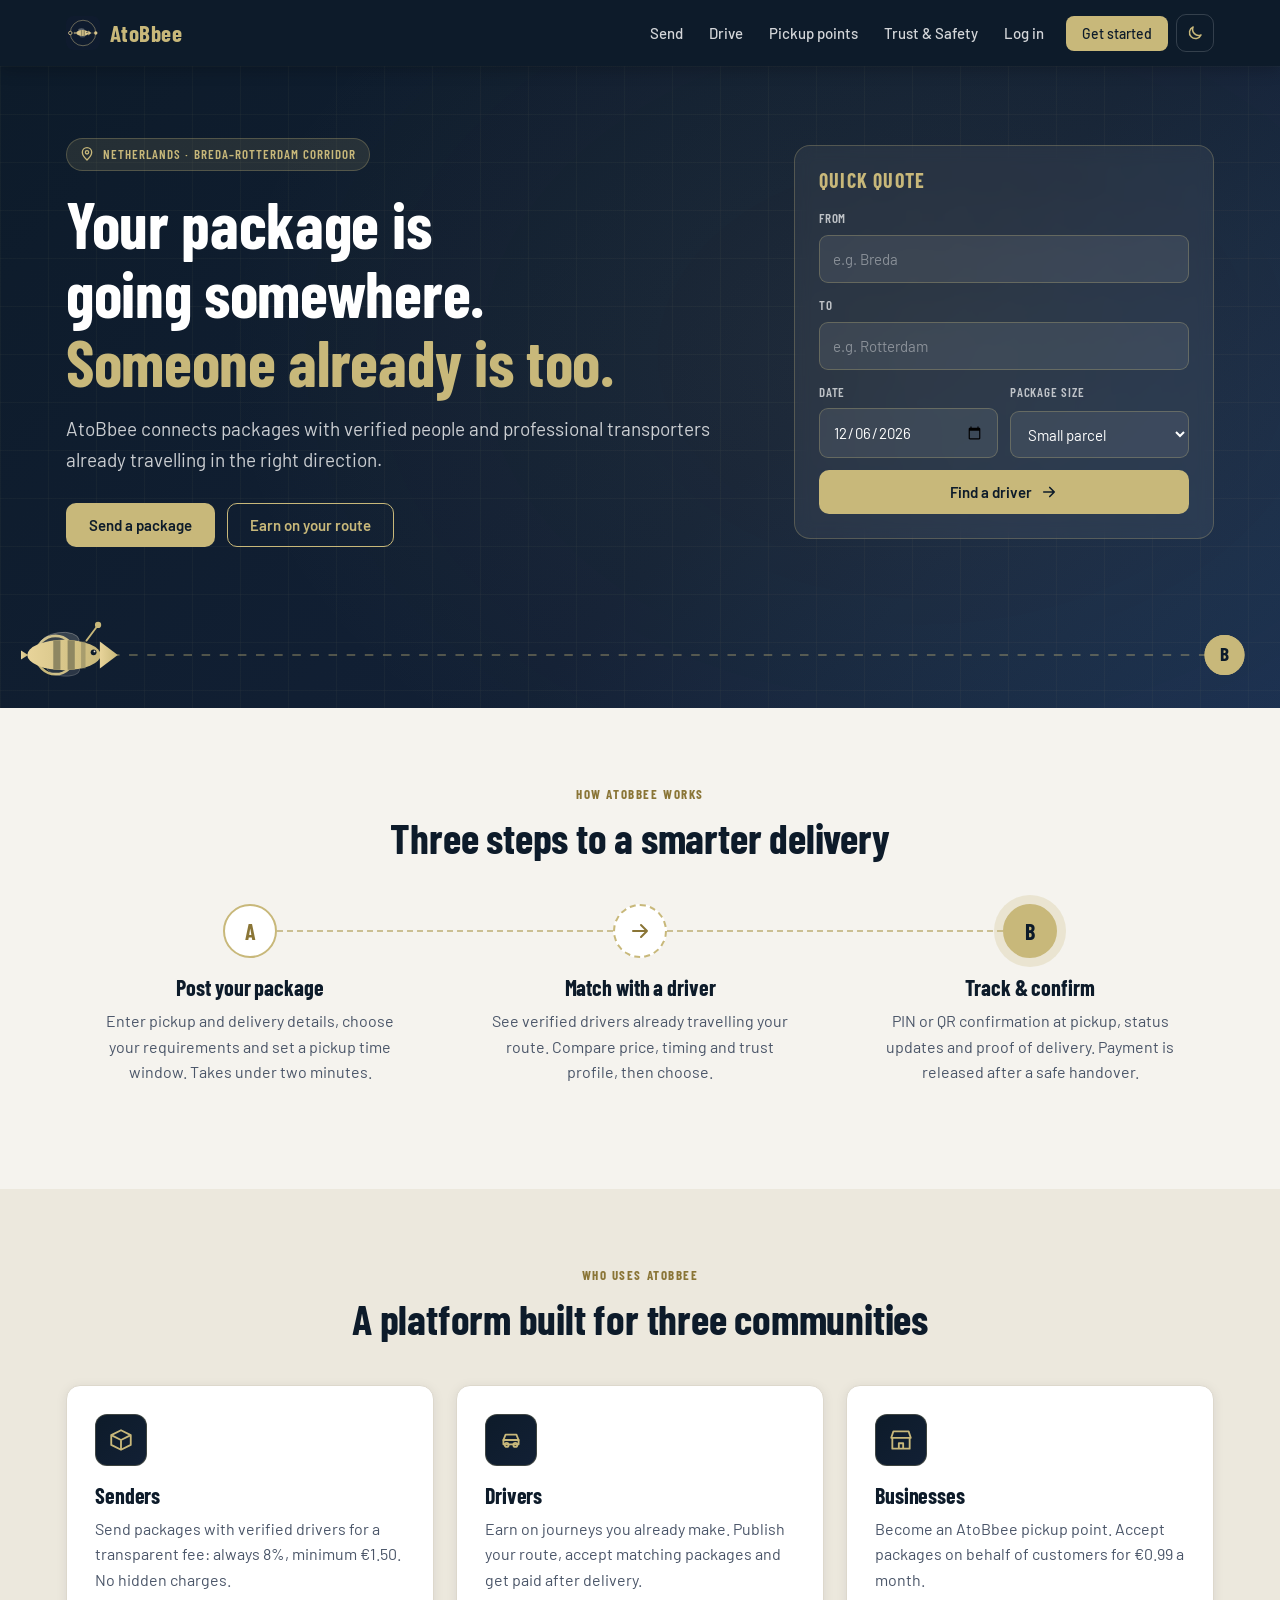
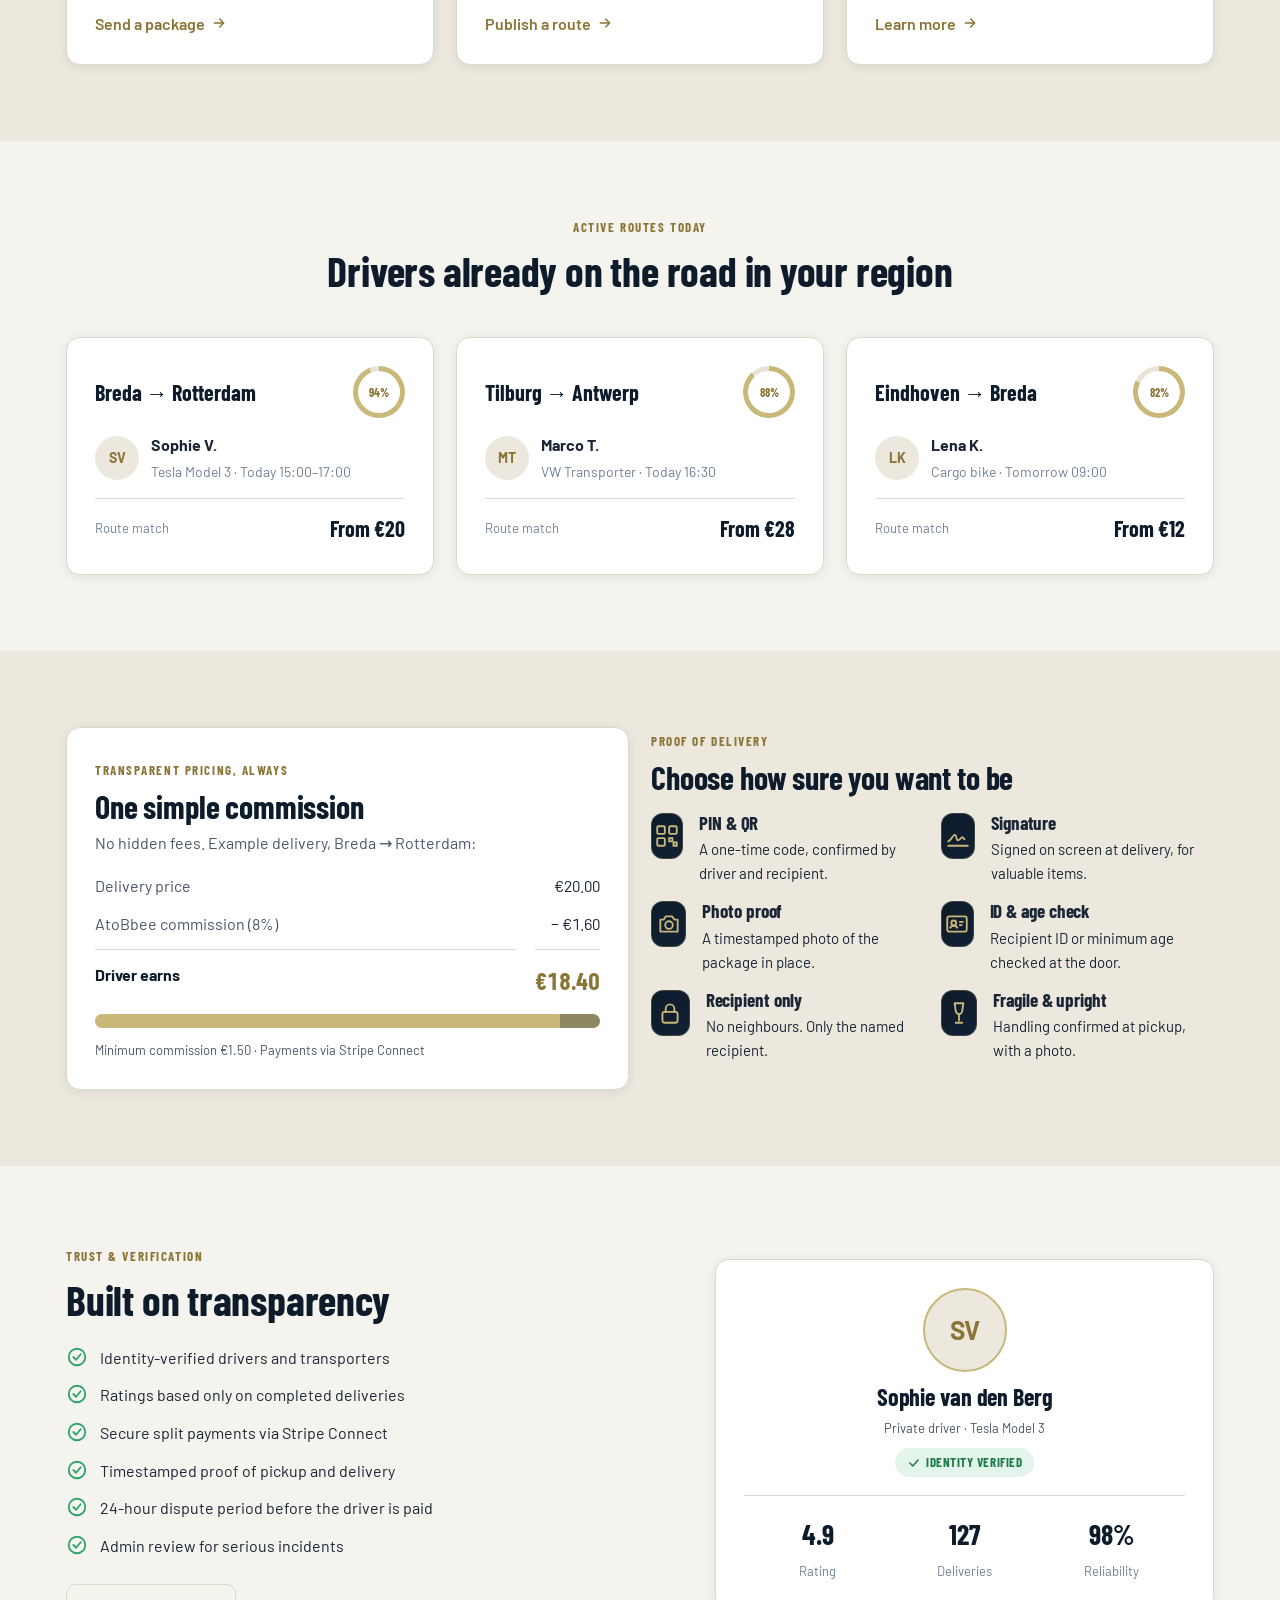
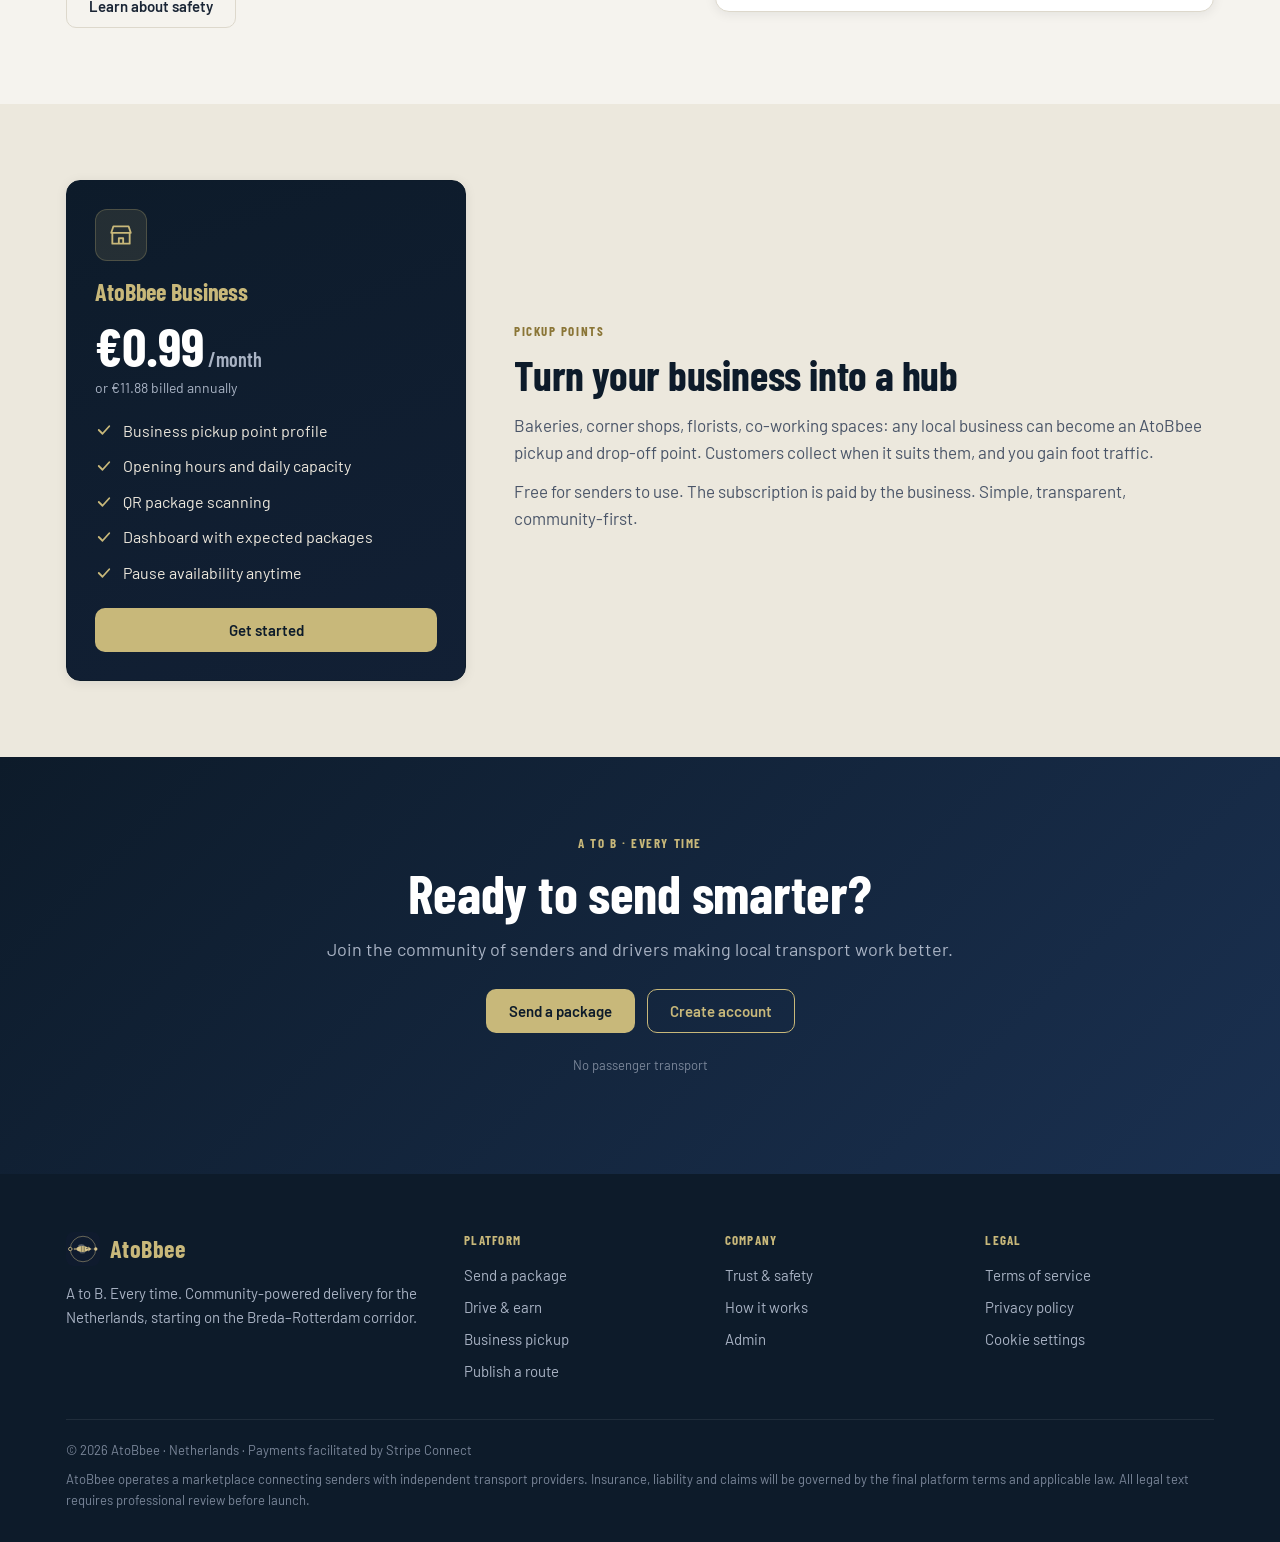
==== website/index.html @ bdc50adc "Add real website base; light/dark mode; softer stat icons website/: the post-teaser site built from " ====
<!doctype html>
<html lang="en">
<head>
<meta charset="utf-8">
<meta name="viewport" content="width=device-width, initial-scale=1, viewport-fit=cover">
<meta name="theme-color" content="#0D1B2A">
<title>AtoBbee · Community-powered delivery</title>
<meta name="description" content="AtoBbee connects packages with verified people and professional transporters already travelling in the right direction. Breda–Rotterdam first.">
<link rel="icon" href="assets/logo-mark.svg" type="image/svg+xml">
<link rel="preconnect" href="https://fonts.googleapis.com">
<link rel="preconnect" href="https://fonts.gstatic.com" crossorigin>
<link href="https://fonts.googleapis.com/css2?family=Barlow+Condensed:wght@500;600;700&family=Barlow:wght@400;500;600;700&display=swap" rel="stylesheet">
<style>
  /* AtoBbee design system: light ivory pages, navy bands, muted gold, Barlow (see brand/brand-guide.md) */
  :root{
    --navy:#0D1B2A; --navy-2:#122035; --navy-3:#1a3050; --navy-4:#24395a;
    --ivory:#f5f3ee; --ivory-2:#ece8dd; --white:#ffffff;
    --gold:#C8B87A; --gold-hi:#E8D49A; --gold-ink:#8a7536; --gold-soft:#f4ecd2;
    --text:#1a2535; --text-mid:#4a5568; --text-soft:#718096;
    --border:#ddd8cc; --on-navy:#ece7dc; --on-navy-mid:#a9b3c4;
    --ok:#2FA36B; --ok-bg:#e3f5ea;
    --shadow:0 2px 12px rgba(13,27,42,.08); --shadow-lg:0 10px 34px rgba(13,27,42,.14);
    --font:"Barlow",system-ui,-apple-system,"Segoe UI",sans-serif;
    --cond:"Barlow Condensed","Arial Narrow",sans-serif;
    color-scheme:light;
  }
  *{box-sizing:border-box}
  [hidden]{display:none!important}
  html{scroll-behavior:smooth}
  body{margin:0;background:var(--ivory);color:var(--text);font:400 16px/1.6 var(--font)}
  a{color:inherit}
  :focus-visible{outline:2px solid var(--gold);outline-offset:3px;border-radius:6px}
  h1,h2,h3{font-family:var(--cond);font-weight:700;line-height:1.08;margin:0;letter-spacing:-.005em;text-wrap:balance}
  p{margin:0}
  .wrap{max-width:1180px;margin:0 auto;padding-left:max(16px,env(safe-area-inset-left,0px));padding-right:max(16px,env(safe-area-inset-right,0px))}
  .caps{font-family:var(--cond);font-weight:700;font-size:13px;letter-spacing:.12em;text-transform:uppercase;color:var(--gold-ink)}
  .navy .caps{color:var(--gold)}
  .tnum{font-variant-numeric:tabular-nums}
  svg.i{width:24px;height:24px;flex:none}

  /* Buttons */
  .btn{display:inline-flex;align-items:center;justify-content:center;gap:8px;padding:12px 22px;border-radius:10px;border:1.5px solid transparent;background:var(--gold);color:var(--navy);font:600 15px var(--font);text-decoration:none;cursor:pointer;transition:background .15s,transform .15s}
  .btn:hover{background:var(--gold-hi);transform:translateY(-1px)}
  .btn.outline{background:transparent;border-color:var(--gold);color:var(--gold)}
  .btn.outline:hover{background:var(--gold);color:var(--navy)}
  .btn.ghost{background:transparent;border-color:var(--border);color:var(--text)}
  .btn.ghost:hover{border-color:var(--gold-ink);color:var(--gold-ink)}
  .btn.sm{padding:8px 15px;font-size:14px}
  .btn.block{width:100%}
  .link{display:inline-flex;align-items:center;gap:6px;font-weight:600;color:var(--gold-ink);text-decoration:none}
  .link svg{width:16px;height:16px;transition:transform .2s}
  .link:hover svg{transform:translateX(3px)}

  /* Nav */
  .nav{position:sticky;top:env(safe-area-inset-top,0px);z-index:20;background:var(--navy);box-shadow:0 2px 16px rgba(0,0,0,.25)}
  body::before{content:"";position:fixed;inset:0 0 auto;height:env(safe-area-inset-top,0px);z-index:30;background:var(--navy)}
  .nav .wrap{display:flex;align-items:center;gap:8px;height:66px}
  .brand{display:flex;align-items:center;gap:10px;text-decoration:none;margin-right:auto}
  .brand img{width:34px;height:34px}
  .brand span{font-family:var(--cond);font-weight:700;font-size:23px;color:var(--gold);letter-spacing:.02em}
  .nav-links{display:flex;align-items:center;gap:2px}
  .nav-links a{color:rgba(255,255,255,.82);text-decoration:none;font-weight:500;font-size:15px;padding:7px 12px;border-radius:8px}
  .nav-links a:hover{background:rgba(255,255,255,.08);color:#fff}
  .nav-links .btn{margin-left:8px;color:var(--navy)}
  .menu-btn{display:none;background:none;border:0;color:#fff;padding:8px;cursor:pointer}
  .menu-btn svg{width:26px;height:26px}
  .mobile-menu{background:var(--navy-2);padding-block:8px 14px}
  .mobile-menu a{display:block;color:rgba(255,255,255,.88);text-decoration:none;padding:11px 0;font-weight:500;border-bottom:1px solid rgba(255,255,255,.06)}
  .mobile-menu .btn{margin-top:12px;color:var(--navy)}
  @media (max-width:900px){.nav-links{display:none}.menu-btn{display:block}}

  /* Hero */
  .hero{position:relative;overflow:hidden;color:var(--on-navy);padding-block:72px 0;
    background:radial-gradient(ellipse 55% 80% at 72% 45%,rgba(200,184,122,.08),transparent),
      linear-gradient(rgba(200,184,122,.045) 1px,transparent 1px) 0 0/48px 48px,
      linear-gradient(90deg,rgba(200,184,122,.045) 1px,transparent 1px) 0 0/48px 48px,
      linear-gradient(135deg,#0D1B2A 0%,#122035 60%,#1a3050 100%)}
  .hero-grid{display:grid;grid-template-columns:minmax(0,1.1fr) 420px;gap:48px;align-items:center}
  .tag{display:inline-flex;align-items:center;gap:8px;padding:5px 12px;border-radius:999px;background:rgba(200,184,122,.12);border:1px solid rgba(200,184,122,.28);font-family:var(--cond);font-weight:600;font-size:13px;letter-spacing:.08em;text-transform:uppercase;color:var(--gold);margin-bottom:18px}
  .tag svg{width:16px;height:16px}
  .hero h1{font-size:clamp(40px,5.4vw,64px);color:#fff;margin-bottom:18px}
  .hero h1 em{font-style:normal;color:var(--gold);display:block}
  .hero .lead{font-size:clamp(17px,1.6vw,19px);color:rgba(255,255,255,.78);max-width:34em;margin-bottom:28px}
  .hero .row{display:flex;gap:12px;flex-wrap:wrap}
  .quote{background:rgba(255,255,255,.06);border:1px solid rgba(200,184,122,.28);border-radius:16px;padding:24px;backdrop-filter:blur(8px);-webkit-backdrop-filter:blur(8px)}
  .quote h2{font-size:20px;color:var(--gold);text-transform:uppercase;letter-spacing:.06em;margin-bottom:16px}
  .quote .grid2{display:grid;grid-template-columns:1fr 1fr;gap:12px}
  .f{display:grid;gap:6px;margin-bottom:12px}
  .f label{font-family:var(--cond);font-weight:600;font-size:13px;letter-spacing:.06em;text-transform:uppercase;color:rgba(255,255,255,.7)}
  .f input,.f select{width:100%;padding:11px 13px;border-radius:9px;border:1.5px solid rgba(200,184,122,.3);background:rgba(255,255,255,.08);color:#fff;font:inherit;font-size:15px}
  .f input::placeholder{color:rgba(255,255,255,.4)}
  .f select option{color:var(--text)}
  .f input:focus,.f select:focus{outline:none;border-color:var(--gold);box-shadow:0 0 0 3px rgba(200,184,122,.2)}
  /* Bee flight along the bottom of the hero */
  .flight{display:block;width:100%;height:auto;margin-top:44px}
  .flight .road{stroke:var(--gold);stroke-opacity:.35;stroke-width:2;stroke-dasharray:8 9}
  .flight .trail{stroke:var(--gold);stroke-width:3;stroke-linecap:round;stroke-dasharray:1060;stroke-dashoffset:1060;animation:trail 7s cubic-bezier(.55,.05,.35,1) infinite}
  .flight .bee{animation:fly 7s cubic-bezier(.55,.05,.35,1) infinite}
  .flight .bob{animation:bob .5s ease-in-out infinite alternate}
  .flight .pulse{fill:none;stroke:var(--gold);stroke-width:1.5;transform-box:fill-box;transform-origin:center;animation:pulse 2.6s ease-out infinite}
  .flight .pulse.p2{animation-delay:1.3s}
  @keyframes trail{0%{stroke-dashoffset:1060}72%,100%{stroke-dashoffset:0}}
  @keyframes fly{0%{transform:translateX(0)}72%,100%{transform:translateX(1060px)}}
  @keyframes bob{from{transform:translateY(-3px)}to{transform:translateY(3px)}}
  @keyframes pulse{from{transform:scale(1);opacity:.7}to{transform:scale(2.6);opacity:0}}

  /* Sections */
  .section{padding-block:76px}
  .section.alt{background:var(--ivory-2)}
  .head{text-align:center;margin:0 auto 44px;max-width:640px}
  .head .caps{display:block;margin-bottom:10px}
  .head h2{font-size:clamp(30px,3.6vw,42px);color:var(--navy);margin-bottom:10px}
  .head p{color:var(--text-mid);font-size:17px}
  .grid3{display:grid;grid-template-columns:repeat(3,minmax(0,1fr));gap:22px}
  .grid2{display:grid;grid-template-columns:repeat(2,minmax(0,1fr));gap:22px}
  .card{background:var(--white);border:1px solid var(--border);border-radius:14px;padding:28px;box-shadow:var(--shadow)}
  .card h3{font-size:22px;color:var(--navy);margin-bottom:8px}
  .card p{color:var(--text-mid)}
  .card.lift{transition:transform .2s,box-shadow .2s}
  .card.lift:hover{transform:translateY(-3px);box-shadow:var(--shadow-lg)}
  .icon{width:52px;height:52px;border-radius:12px;display:grid;place-items:center;background:linear-gradient(135deg,var(--navy),var(--navy-2));color:var(--gold);border:1px solid rgba(200,184,122,.25);margin-bottom:18px}
  .icon svg{width:26px;height:26px}

  /* How it works: A → B route */
  .route{position:relative}
  .route::before{content:"";position:absolute;top:26px;left:16.6%;right:16.6%;border-top:2px dashed #cbbf93}
  .route .card{position:relative;text-align:center;padding-top:0;background:transparent;border:0;box-shadow:none}
  .node{width:54px;height:54px;border-radius:50%;margin:0 auto 18px;display:grid;place-items:center;background:var(--white);border:2px solid var(--gold);color:var(--gold-ink);font-family:var(--cond);font-weight:700;font-size:22px;position:relative}
  .node svg{width:24px;height:24px}
  .node.mid{border-style:dashed}
  .node.b{background:var(--gold);color:var(--navy);box-shadow:0 0 0 9px rgba(200,184,122,.25)}

  /* Routes today */
  .rt{display:grid;gap:14px}
  .rt-head{display:flex;align-items:center;justify-content:space-between;gap:10px}
  .rt-head b{font-family:var(--cond);font-size:22px;color:var(--navy)}
  .who{display:flex;align-items:center;gap:12px}
  .av{width:44px;height:44px;border-radius:50%;background:var(--ivory-2);color:var(--gold-ink);display:grid;place-items:center;font-weight:700;font-size:14px;flex:none}
  .who b{display:block}
  .who span{font-size:14px;color:var(--text-soft)}
  .ring{--v:90;width:52px;height:52px;border-radius:50%;display:grid;place-items:center;background:conic-gradient(var(--gold) calc(var(--v)*1%),#e8e3d6 0);position:relative;flex:none}
  .ring::before{content:"";position:absolute;inset:5px;border-radius:50%;background:var(--white)}
  .ring b{position:relative;font-size:12px;font-weight:700;color:var(--gold-ink)}
  .rt-foot{display:flex;align-items:center;justify-content:space-between;border-top:1px solid var(--border);padding-top:12px}
  .rt-foot .p{font-family:var(--cond);font-size:22px;font-weight:700;color:var(--navy)}

  /* Pricing */
  .kv{display:grid;grid-template-columns:1fr auto;gap:12px 18px;margin:18px 0 14px}
  .kv dt{color:var(--text-mid)} .kv dd{margin:0;text-align:right;font-variant-numeric:tabular-nums}
  .kv .t{font-weight:700;color:var(--navy);border-top:1px solid var(--border);padding-top:12px}
  .kv dd.t{color:var(--gold-ink);font-family:var(--cond);font-size:24px}
  .split{height:14px;border-radius:999px;background:var(--ivory-2);overflow:hidden;display:flex;margin-top:8px}
  .split b{width:92%;background:var(--gold)} .split s{flex:1;background:#8e8762}
  .small{font-size:13px;color:var(--text-soft)}

  /* Proof tiles */
  .tiles{display:grid;grid-template-columns:repeat(3,minmax(0,1fr));gap:16px}
  .tile{display:flex;gap:16px;align-items:flex-start}
  .tile .icon{margin:0;width:46px;height:46px}
  .tile h3{font-size:19px;margin-bottom:4px}
  .tile p{font-size:15px}

  /* Trust band */
  .trust{display:grid;grid-template-columns:minmax(0,1.1fr) minmax(0,.9fr);gap:40px;align-items:center}
  .checks{list-style:none;padding:0;margin:22px 0 26px;display:grid;gap:12px}
  .checks li{display:flex;gap:12px;align-items:flex-start;color:var(--text)}
  .checks svg{width:22px;height:22px;color:var(--ok);flex:none;margin-top:1px}
  .profile{text-align:center}
  .profile .av{width:84px;height:84px;font-size:26px;margin:0 auto 12px;border:2px solid var(--gold)}
  .badge{display:inline-flex;align-items:center;gap:5px;padding:4px 12px;border-radius:999px;font-family:var(--cond);font-weight:700;font-size:13px;letter-spacing:.04em;text-transform:uppercase;background:var(--ok-bg);color:#1f7a49;margin:10px 0 18px}
  .badge svg{width:14px;height:14px}
  .stats{display:grid;grid-template-columns:repeat(3,1fr);border-top:1px solid var(--border);padding-top:16px}
  .stats b{display:block;font-family:var(--cond);font-size:28px;color:var(--navy)}
  .stats span{font-size:13px;color:var(--text-soft)}

  /* Business */
  .biz{display:grid;grid-template-columns:400px minmax(0,1fr);gap:48px;align-items:center}
  .plan{background:linear-gradient(160deg,var(--navy),var(--navy-2));color:var(--on-navy);border-color:var(--navy)}
  .plan h3{color:var(--gold);font-size:24px}
  .plan .price{font-family:var(--cond);font-weight:700;font-size:54px;color:#fff;line-height:1;margin:14px 0 4px}
  .plan .price small{font-size:20px;color:var(--on-navy-mid);font-weight:600}
  .plan .per{color:var(--on-navy-mid);font-size:14px;margin-bottom:18px}
  .plan ul{list-style:none;padding:0;margin:0 0 22px;display:grid;gap:10px}
  .plan li{display:flex;gap:10px;align-items:center}
  .plan li svg{width:18px;height:18px;color:var(--gold);flex:none}
  .biz-copy h2{font-size:clamp(30px,3.6vw,42px);color:var(--navy);margin:10px 0 14px}
  .biz-copy p{color:var(--text-mid);margin-bottom:12px;font-size:17px}

  /* CTA band */
  .cta{background:linear-gradient(135deg,#0D1B2A,#1a3050);color:var(--on-navy);text-align:center;padding-block:72px}
  .cta h2{font-size:clamp(34px,4.6vw,54px);color:#fff;margin-bottom:12px}
  .cta p{color:var(--on-navy-mid);font-size:18px;margin-bottom:26px}
  .cta .row{display:flex;gap:12px;justify-content:center;flex-wrap:wrap}
  .cta .note{margin-top:22px;font-size:13px;color:#7a8699}

  /* Footer */
  footer{background:var(--navy);color:var(--on-navy-mid);padding-block:56px 32px;font-size:15px}
  .foot{display:grid;grid-template-columns:1.6fr repeat(3,1fr);gap:32px}
  .foot .brand span{font-size:24px}
  .foot p{margin-top:12px;max-width:26em}
  .foot h4{font-family:var(--cond);font-weight:700;letter-spacing:.1em;text-transform:uppercase;font-size:13px;color:var(--gold);margin:0 0 12px}
  .foot ul{list-style:none;padding:0;margin:0;display:grid;gap:8px}
  .foot a{text-decoration:none;color:var(--on-navy-mid)}
  .foot a:hover{color:#fff}
  .fine{border-top:1px solid rgba(255,255,255,.08);margin-top:36px;padding-top:20px;display:grid;gap:8px;font-size:13px;color:#7a8699}

  @media (max-width:980px){
    .hero-grid,.trust,.biz{grid-template-columns:1fr}
    .quote{max-width:520px}
    .grid3,.tiles{grid-template-columns:repeat(2,minmax(0,1fr))}
    .route::before{display:none}
    .foot{grid-template-columns:1fr 1fr}
  }
  @media (max-width:620px){
    .hero{padding-top:44px}
    .grid3,.grid2,.tiles,.quote .grid2{grid-template-columns:1fr}
    .section{padding-block:56px}
    .foot{grid-template-columns:1fr}
  }
  @media (prefers-reduced-motion:reduce){
    html{scroll-behavior:auto}
    *,*::before,*::after{animation:none!important;transition:none!important}
    .flight .trail{stroke-dashoffset:0}
    .flight .bee{transform:translateX(530px)}
  }
  .mode-btn{flex:none;width:38px;height:38px;border-radius:10px;display:grid;place-items:center;border:1px solid rgba(255,255,255,.16);background:transparent;color:#C8B87A;cursor:pointer;transition:border-color .15s,background .15s}
  .mode-btn:hover{border-color:#C8B87A;background:rgba(200,184,122,.1)}
  .mode-btn svg{width:18px;height:18px}
  .mode-btn .sun{display:none}
  :root[data-mode="dark"] .mode-btn .sun{display:block}
  :root[data-mode="dark"] .mode-btn .moon{display:none}
  /* ===== Dark mode ===== */
  :root[data-mode="dark"]{
    --ivory:#0D1B2A; --ivory-2:#122035; --white:#16263d;
    --text:#ece7dc; --text-mid:#a9b3c4; --text-soft:#7a8699;
    --border:rgba(236,231,220,.14); --gold-ink:#C8B87A; --gold-soft:rgba(200,184,122,.14);
    --ok-bg:rgba(143,212,168,.12); --shadow:none; --shadow-lg:0 10px 34px rgba(0,0,0,.35);
    color-scheme:dark;
  }
  [data-mode="dark"] .head h2,[data-mode="dark"] .card h2,[data-mode="dark"] .card h3,[data-mode="dark"] .rt-head b,[data-mode="dark"] .rt-foot .p,
  [data-mode="dark"] .kv .t,[data-mode="dark"] .stats b,[data-mode="dark"] .biz-copy h2,[data-mode="dark"] .section h2{color:#fff!important}
  [data-mode="dark"] .route::before{border-color:#4d5a6e}
  [data-mode="dark"] .ring{background:conic-gradient(var(--gold) calc(var(--v)*1%),#24395a 0)}
  [data-mode="dark"] .badge{color:#8fd4a8}
  [data-mode="dark"] .icon{border-color:rgba(200,184,122,.35)}
  [data-mode="dark"] .nav{box-shadow:0 1px 0 var(--border)}
  [data-mode="dark"] .plan{border-color:rgba(200,184,122,.35)}
  [data-mode="dark"] footer{border-top:1px solid var(--border)}
  .mobile-mode{display:none}
  @media (max-width:900px){.mobile-mode{display:block}}
</style>
<script>
/* Light / dark mode, remembered per visitor */
(function(){
  var K = 'atobbee-theme', root = document.documentElement, m = 'light';
  try { m = localStorage.getItem(K) || 'light'; } catch(e){}
  root.setAttribute('data-mode', m);
  document.addEventListener('click', function(e){
    var b = e.target.closest('[data-mode-toggle]'); if (!b) return;
    m = root.getAttribute('data-mode') === 'dark' ? 'light' : 'dark';
    root.setAttribute('data-mode', m);
    try { localStorage.setItem(K, m); } catch(e){}
  });
})();
</script>
</head>
<body>

<header class="nav">
  <div class="wrap">
    <a class="brand" href="index.html"><img src="assets/logo-mark.svg" alt=""><span>AtoBbee</span></a>
    <nav class="nav-links" aria-label="Main">
      <a href="app.html#send">Send</a>
      <a href="app.html#route">Drive</a>
      <a href="#pickup">Pickup points</a>
      <a href="app.html#trust">Trust &amp; Safety</a>
      <a href="app.html#login">Log in</a>
      <a class="btn sm" href="app.html#login">Get started</a>
      <button type="button" class="mode-btn" style="margin-left:6px" data-mode-toggle aria-label="Switch light or dark mode" title="Light / dark"><svg class="sun" viewBox="0 0 24 24" fill="none" stroke="currentColor" stroke-width="2" stroke-linecap="round"><circle cx="12" cy="12" r="4"/><path d="M12 2v2M12 20v2M4.9 4.9l1.4 1.4M17.7 17.7l1.4 1.4M2 12h2M20 12h2M4.9 19.1l1.4-1.4M17.7 6.3l1.4-1.4"/></svg><svg class="moon" viewBox="0 0 24 24" fill="none" stroke="currentColor" stroke-width="2" stroke-linecap="round" stroke-linejoin="round"><path d="M20 14.5A8 8 0 0 1 9.5 4a8 8 0 1 0 10.5 10.5z"/></svg></button>
    </nav>
    <span class="mobile-mode"><button type="button" class="mode-btn" data-mode-toggle aria-label="Switch light or dark mode" title="Light / dark"><svg class="sun" viewBox="0 0 24 24" fill="none" stroke="currentColor" stroke-width="2" stroke-linecap="round"><circle cx="12" cy="12" r="4"/><path d="M12 2v2M12 20v2M4.9 4.9l1.4 1.4M17.7 17.7l1.4 1.4M2 12h2M20 12h2M4.9 19.1l1.4-1.4M17.7 6.3l1.4-1.4"/></svg><svg class="moon" viewBox="0 0 24 24" fill="none" stroke="currentColor" stroke-width="2" stroke-linecap="round" stroke-linejoin="round"><path d="M20 14.5A8 8 0 0 1 9.5 4a8 8 0 1 0 10.5 10.5z"/></svg></button></span>
    <button class="menu-btn" id="menuBtn" type="button" aria-label="Open menu" aria-expanded="false" aria-controls="mobileMenu">
      <svg viewBox="0 0 24 24" fill="none" stroke="currentColor" stroke-width="2" stroke-linecap="round"><path d="M4 7h16M4 12h16M4 17h16"/></svg>
    </button>
  </div>
  <div class="mobile-menu" id="mobileMenu" hidden>
    <div class="wrap">
      <a href="app.html#send">Send a package</a>
      <a href="app.html#route">Drive &amp; earn</a>
      <a href="#pickup">Pickup points</a>
      <a href="app.html#trust">Trust &amp; Safety</a>
      <a href="app.html#login">Log in</a>
      <a class="btn block" href="app.html#login">Get started</a>
    </div>
  </div>
</header>

<main>
  <!-- Hero -->
  <section class="hero">
    <div class="wrap hero-grid">
      <div>
        <span class="tag"><svg viewBox="0 0 24 24" fill="none" stroke="currentColor" stroke-width="2" stroke-linecap="round" stroke-linejoin="round"><path d="M12 21s-7-6.2-7-11.5A7 7 0 0 1 19 9.5C19 14.8 12 21 12 21z"/><circle cx="12" cy="9.5" r="2.5"/></svg>Netherlands · Breda–Rotterdam corridor</span>
        <h1>Your package is going somewhere. <em>Someone already is too.</em></h1>
        <p class="lead">AtoBbee connects packages with verified people and professional transporters already travelling in the right direction.</p>
        <div class="row">
          <a class="btn" href="app.html#send">Send a package</a>
          <a class="btn outline" href="app.html#route">Earn on your route</a>
        </div>
      </div>

      <form class="quote" id="quote" action="app.html#matches">
        <h2>Quick quote</h2>
        <div class="f"><label for="q-from">From</label><input id="q-from" name="from" type="text" placeholder="e.g. Breda" autocomplete="off"></div>
        <div class="f"><label for="q-to">To</label><input id="q-to" name="to" type="text" placeholder="e.g. Rotterdam" autocomplete="off"></div>
        <div class="grid2">
          <div class="f"><label for="q-date">Date</label><input id="q-date" name="date" type="date"></div>
          <div class="f"><label for="q-size">Package size</label>
            <select id="q-size" name="size"><option>Envelope</option><option selected>Small parcel</option><option>Medium parcel</option><option>Large parcel</option><option>Custom</option></select></div>
        </div>
        <button class="btn block" type="submit">Find a driver
          <svg class="i" viewBox="0 0 24 24" fill="none" stroke="currentColor" stroke-width="2.2" stroke-linecap="round" stroke-linejoin="round" style="width:18px;height:18px"><path d="M5 12h14M13 6l6 6-6 6"/></svg></button>
      </form>
    </div>

    <svg class="flight" viewBox="0 0 1200 110" preserveAspectRatio="xMidYMid meet" aria-hidden="true">
      <defs><linearGradient id="bg1" x1="0" x2="1"><stop offset="0" stop-color="#E8D49A"/><stop offset="1" stop-color="#C8B87A"/></linearGradient></defs>
      <line class="road" x1="70" y1="60" x2="1130" y2="60"/>
      <line class="trail" x1="70" y1="60" x2="1130" y2="60"/>
      <circle cx="52" cy="60" r="18" fill="#0D1B2A" stroke="#C8B87A" stroke-width="2.5"/>
      <text x="52" y="66" text-anchor="middle" font-family="Barlow Condensed,Arial" font-weight="700" font-size="18" fill="#C8B87A">A</text>
      <circle class="pulse" cx="1148" cy="60" r="18"/><circle class="pulse p2" cx="1148" cy="60" r="18"/>
      <circle cx="1148" cy="60" r="18" fill="#C8B87A"/>
      <text x="1148" y="66" text-anchor="middle" font-family="Barlow Condensed,Arial" font-weight="700" font-size="18" fill="#0D1B2A">B</text>
      <g class="bee"><g class="bob"><g transform="translate(60 60) scale(.42) translate(-272 -210)">
        <ellipse cx="262" cy="182" rx="44" ry="22" fill="#ece7dc" fill-opacity=".18" stroke="#ece7dc" stroke-opacity=".3" stroke-width="2" transform="rotate(-8 262 182)"/>
        <ellipse cx="270" cy="240" rx="37" ry="17" fill="#ece7dc" fill-opacity=".12" stroke="#ece7dc" stroke-opacity=".22" stroke-width="2" transform="rotate(6 270 240)"/>
        <path d="M192 210 l-16 -10 v20 z" fill="url(#bg1)"/>
        <ellipse cx="272" cy="210" rx="82" ry="34" fill="url(#bg1)"/>
        <rect x="248" y="177" width="16" height="66" fill="#8e8762"/><rect x="280" y="177" width="16" height="66" fill="#8e8762"/><rect x="310" y="180" width="10" height="60" fill="#8e8762" fill-opacity=".6"/>
        <path d="M352 180 l40 30 -40 30 z" fill="url(#bg1)"/>
        <circle cx="338" cy="204" r="6.5" fill="#0D1B2A"/><circle cx="340" cy="202" r="2" fill="#ece7dc"/>
        <line x1="322" y1="178" x2="346" y2="146" stroke="#C8B87A" stroke-width="4" stroke-linecap="round"/><circle cx="348" cy="143" r="7" fill="#C8B87A"/>
      </g></g></g>
    </svg>
  </section>

  <!-- How it works -->
  <section class="section" id="how">
    <div class="wrap">
      <div class="head"><span class="caps">How AtoBbee works</span><h2>Three steps to a smarter delivery</h2></div>
      <div class="grid3 route">
        <div class="card"><div class="node">A</div><h3>Post your package</h3><p>Enter pickup and delivery details, choose your requirements and set a pickup time window. Takes under two minutes.</p></div>
        <div class="card"><div class="node mid"><svg viewBox="0 0 24 24" fill="none" stroke="currentColor" stroke-width="2" stroke-linecap="round" stroke-linejoin="round"><path d="M5 12h14M13 6l6 6-6 6"/></svg></div><h3>Match with a driver</h3><p>See verified drivers already travelling your route. Compare price, timing and trust profile, then choose.</p></div>
        <div class="card"><div class="node b">B</div><h3>Track &amp; confirm</h3><p>PIN or QR confirmation at pickup, status updates and proof of delivery. Payment is released after a safe handover.</p></div>
      </div>
    </div>
  </section>

  <!-- Communities -->
  <section class="section alt" id="communities">
    <div class="wrap">
      <div class="head"><span class="caps">Who uses AtoBbee</span><h2>A platform built for three communities</h2></div>
      <div class="grid3">
        <div class="card lift">
          <div class="icon"><svg viewBox="0 0 24 24" fill="none" stroke="currentColor" stroke-width="1.7" stroke-linejoin="round"><path d="M3 7.5 12 3l9 4.5v9L12 21l-9-4.5z"/><path d="M3 7.5 12 12l9-4.5M12 12v9"/></svg></div>
          <h3>Senders</h3><p>Send packages with verified drivers for a transparent fee: always 8%, minimum €1.50. No hidden charges.</p>
          <p style="margin-top:18px"><a class="link" href="app.html#send">Send a package <svg viewBox="0 0 24 24" fill="none" stroke="currentColor" stroke-width="2.2" stroke-linecap="round" stroke-linejoin="round"><path d="M5 12h14M13 6l6 6-6 6"/></svg></a></p>
        </div>
        <div class="card lift">
          <div class="icon"><svg viewBox="0 0 24 24" fill="none" stroke="currentColor" stroke-width="1.7" stroke-linecap="round" stroke-linejoin="round"><path d="M5 16h14v-4l-2-5H7l-2 5z"/><path d="M5 12h14"/><circle cx="8" cy="16.5" r="1.8"/><circle cx="16" cy="16.5" r="1.8"/></svg></div>
          <h3>Drivers</h3><p>Earn on journeys you already make. Publish your route, accept matching packages and get paid after delivery.</p>
          <p style="margin-top:18px"><a class="link" href="app.html#route">Publish a route <svg viewBox="0 0 24 24" fill="none" stroke="currentColor" stroke-width="2.2" stroke-linecap="round" stroke-linejoin="round"><path d="M5 12h14M13 6l6 6-6 6"/></svg></a></p>
        </div>
        <div class="card lift">
          <div class="icon"><svg viewBox="0 0 24 24" fill="none" stroke="currentColor" stroke-width="1.7" stroke-linejoin="round"><path d="M4 10v10h16V10"/><path d="M3 10l2-6h14l2 6z"/><path d="M10 20v-5h4v5"/></svg></div>
          <h3>Businesses</h3><p>Become an AtoBbee pickup point. Accept packages on behalf of customers for €0.99 a month.</p>
          <p style="margin-top:18px"><a class="link" href="#pickup">Learn more <svg viewBox="0 0 24 24" fill="none" stroke="currentColor" stroke-width="2.2" stroke-linecap="round" stroke-linejoin="round"><path d="M5 12h14M13 6l6 6-6 6"/></svg></a></p>
        </div>
      </div>
    </div>
  </section>

  <!-- Active routes -->
  <section class="section" id="routes">
    <div class="wrap">
      <div class="head"><span class="caps">Active routes today</span><h2>Drivers already on the road in your region</h2></div>
      <div class="grid3">
        <a class="card lift rt" href="app.html#matches" style="text-decoration:none">
          <div class="rt-head"><b>Breda → Rotterdam</b><div class="ring" style="--v:94"><b>94%</b></div></div>
          <div class="who"><div class="av">SV</div><div><b>Sophie V.</b><span>Tesla Model 3 · Today 15:00–17:00</span></div></div>
          <div class="rt-foot"><span class="small">Route match</span><span class="p">From €20</span></div>
        </a>
        <a class="card lift rt" href="app.html#matches" style="text-decoration:none">
          <div class="rt-head"><b>Tilburg → Antwerp</b><div class="ring" style="--v:88"><b>88%</b></div></div>
          <div class="who"><div class="av">MT</div><div><b>Marco T.</b><span>VW Transporter · Today 16:30</span></div></div>
          <div class="rt-foot"><span class="small">Route match</span><span class="p">From €28</span></div>
        </a>
        <a class="card lift rt" href="app.html#matches" style="text-decoration:none">
          <div class="rt-head"><b>Eindhoven → Breda</b><div class="ring" style="--v:82"><b>82%</b></div></div>
          <div class="who"><div class="av">LK</div><div><b>Lena K.</b><span>Cargo bike · Tomorrow 09:00</span></div></div>
          <div class="rt-foot"><span class="small">Route match</span><span class="p">From €12</span></div>
        </a>
      </div>
    </div>
  </section>

  <!-- Pricing + proof -->
  <section class="section alt" id="pricing">
    <div class="wrap grid2" style="align-items:start">
      <div class="card">
        <span class="caps">Transparent pricing, always</span>
        <h2 style="font-size:32px;color:var(--navy);margin-top:8px">One simple commission</h2>
        <p style="color:var(--text-mid);margin-top:6px">No hidden fees. Example delivery, Breda → Rotterdam:</p>
        <dl class="kv">
          <dt>Delivery price</dt><dd>€20.00</dd>
          <dt>AtoBbee commission (8%)</dt><dd>− €1.60</dd>
          <dt class="t">Driver earns</dt><dd class="t">€18.40</dd>
        </dl>
        <div class="split" aria-hidden="true"><b></b><s></s></div>
        <p class="small" style="margin-top:12px">Minimum commission €1.50 · Payments via Stripe Connect</p>
      </div>
      <div>
        <span class="caps">Proof of delivery</span>
        <h2 style="font-size:32px;color:var(--navy);margin:8px 0 18px">Choose how sure you want to be</h2>
        <div class="tiles" style="grid-template-columns:1fr 1fr">
          <div class="tile"><div class="icon"><svg viewBox="0 0 24 24" fill="none" stroke="currentColor" stroke-width="1.7"><rect x="3" y="3" width="7" height="7" rx="1"/><rect x="14" y="3" width="7" height="7" rx="1"/><rect x="3" y="14" width="7" height="7" rx="1"/><path d="M14 14h3v3h-3zM18 18h3v3h-3z"/></svg></div><div><h3>PIN &amp; QR</h3><p>A one-time code, confirmed by driver and recipient.</p></div></div>
          <div class="tile"><div class="icon"><svg viewBox="0 0 24 24" fill="none" stroke="currentColor" stroke-width="1.7" stroke-linecap="round"><path d="M3 17c3-1 4-6 6-6s1 5 3 5 3-3 4-3 1 2 2 2M3 21h18"/></svg></div><div><h3>Signature</h3><p>Signed on screen at delivery, for valuable items.</p></div></div>
          <div class="tile"><div class="icon"><svg viewBox="0 0 24 24" fill="none" stroke="currentColor" stroke-width="1.7" stroke-linejoin="round"><path d="M4 8h3l2-3h6l2 3h3v11H4z"/><circle cx="12" cy="13" r="3.5"/></svg></div><div><h3>Photo proof</h3><p>A timestamped photo of the package in place.</p></div></div>
          <div class="tile"><div class="icon"><svg viewBox="0 0 24 24" fill="none" stroke="currentColor" stroke-width="1.7" stroke-linejoin="round"><rect x="3" y="5" width="18" height="14" rx="2"/><circle cx="9" cy="11" r="2.2"/><path d="M5.5 16c.6-1.6 2-2.4 3.5-2.4s2.9.8 3.5 2.4M14 10h4M14 13h3"/></svg></div><div><h3>ID &amp; age check</h3><p>Recipient ID or minimum age checked at the door.</p></div></div>
          <div class="tile"><div class="icon"><svg viewBox="0 0 24 24" fill="none" stroke="currentColor" stroke-width="1.7" stroke-linecap="round"><rect x="5" y="11" width="14" height="10" rx="2"/><path d="M8 11V8a4 4 0 0 1 8 0v3"/></svg></div><div><h3>Recipient only</h3><p>No neighbours. Only the named recipient.</p></div></div>
          <div class="tile"><div class="icon"><svg viewBox="0 0 24 24" fill="none" stroke="currentColor" stroke-width="1.7" stroke-linecap="round" stroke-linejoin="round"><path d="M8 3h8l-1 7a3 3 0 0 1-6 0zM12 13v6M9 21h6"/></svg></div><div><h3>Fragile &amp; upright</h3><p>Handling confirmed at pickup, with a photo.</p></div></div>
        </div>
      </div>
    </div>
  </section>

  <!-- Trust -->
  <section class="section" id="trust">
    <div class="wrap trust">
      <div>
        <span class="caps">Trust &amp; verification</span>
        <h2 style="font-size:clamp(30px,3.6vw,42px);color:var(--navy);margin-top:10px">Built on transparency</h2>
        <ul class="checks">
          <li><svg viewBox="0 0 24 24" fill="none" stroke="currentColor" stroke-width="2" stroke-linecap="round" stroke-linejoin="round"><circle cx="12" cy="12" r="9"/><path d="m8 12 3 3 5-6"/></svg>Identity-verified drivers and transporters</li>
          <li><svg viewBox="0 0 24 24" fill="none" stroke="currentColor" stroke-width="2" stroke-linecap="round" stroke-linejoin="round"><circle cx="12" cy="12" r="9"/><path d="m8 12 3 3 5-6"/></svg>Ratings based only on completed deliveries</li>
          <li><svg viewBox="0 0 24 24" fill="none" stroke="currentColor" stroke-width="2" stroke-linecap="round" stroke-linejoin="round"><circle cx="12" cy="12" r="9"/><path d="m8 12 3 3 5-6"/></svg>Secure split payments via Stripe Connect</li>
          <li><svg viewBox="0 0 24 24" fill="none" stroke="currentColor" stroke-width="2" stroke-linecap="round" stroke-linejoin="round"><circle cx="12" cy="12" r="9"/><path d="m8 12 3 3 5-6"/></svg>Timestamped proof of pickup and delivery</li>
          <li><svg viewBox="0 0 24 24" fill="none" stroke="currentColor" stroke-width="2" stroke-linecap="round" stroke-linejoin="round"><circle cx="12" cy="12" r="9"/><path d="m8 12 3 3 5-6"/></svg>24-hour dispute period before the driver is paid</li>
          <li><svg viewBox="0 0 24 24" fill="none" stroke="currentColor" stroke-width="2" stroke-linecap="round" stroke-linejoin="round"><circle cx="12" cy="12" r="9"/><path d="m8 12 3 3 5-6"/></svg>Admin review for serious incidents</li>
        </ul>
        <a class="btn ghost" href="app.html#trust">Learn about safety</a>
      </div>
      <div class="card profile">
        <div class="av">SV</div>
        <h3 style="font-size:24px">Sophie van den Berg</h3>
        <p class="small">Private driver · Tesla Model 3</p>
        <span class="badge"><svg viewBox="0 0 24 24" fill="none" stroke="currentColor" stroke-width="2.6" stroke-linecap="round" stroke-linejoin="round"><path d="m5 12 5 5 9-10"/></svg>Identity verified</span>
        <div class="stats"><div><b>4.9</b><span>Rating</span></div><div><b>127</b><span>Deliveries</span></div><div><b>98%</b><span>Reliability</span></div></div>
      </div>
    </div>
  </section>

  <!-- Pickup points -->
  <section class="section alt" id="pickup">
    <div class="wrap biz">
      <div class="card plan">
        <div class="icon" style="background:rgba(200,184,122,.12)"><svg viewBox="0 0 24 24" fill="none" stroke="currentColor" stroke-width="1.7" stroke-linejoin="round"><path d="M4 10v10h16V10"/><path d="M3 10l2-6h14l2 6z"/><path d="M10 20v-5h4v5"/></svg></div>
        <h3>AtoBbee Business</h3>
        <div class="price">€0.99<small> /month</small></div>
        <div class="per">or €11.88 billed annually</div>
        <ul>
          <li><svg viewBox="0 0 24 24" fill="none" stroke="currentColor" stroke-width="2.4" stroke-linecap="round" stroke-linejoin="round"><path d="m5 12 5 5 9-10"/></svg>Business pickup point profile</li>
          <li><svg viewBox="0 0 24 24" fill="none" stroke="currentColor" stroke-width="2.4" stroke-linecap="round" stroke-linejoin="round"><path d="m5 12 5 5 9-10"/></svg>Opening hours and daily capacity</li>
          <li><svg viewBox="0 0 24 24" fill="none" stroke="currentColor" stroke-width="2.4" stroke-linecap="round" stroke-linejoin="round"><path d="m5 12 5 5 9-10"/></svg>QR package scanning</li>
          <li><svg viewBox="0 0 24 24" fill="none" stroke="currentColor" stroke-width="2.4" stroke-linecap="round" stroke-linejoin="round"><path d="m5 12 5 5 9-10"/></svg>Dashboard with expected packages</li>
          <li><svg viewBox="0 0 24 24" fill="none" stroke="currentColor" stroke-width="2.4" stroke-linecap="round" stroke-linejoin="round"><path d="m5 12 5 5 9-10"/></svg>Pause availability anytime</li>
        </ul>
        <a class="btn block" href="app.html#login">Get started</a>
      </div>
      <div class="biz-copy">
        <span class="caps">Pickup points</span>
        <h2>Turn your business into a hub</h2>
        <p>Bakeries, corner shops, florists, co-working spaces: any local business can become an AtoBbee pickup and drop-off point. Customers collect when it suits them, and you gain foot traffic.</p>
        <p>Free for senders to use. The subscription is paid by the business. Simple, transparent, community-first.</p>
      </div>
    </div>
  </section>

  <!-- CTA -->
  <section class="cta">
    <div class="wrap">
      <span class="caps" style="color:var(--gold)">A to B · Every time</span>
      <h2 style="margin-top:10px">Ready to send smarter?</h2>
      <p>Join the community of senders and drivers making local transport work better.</p>
      <div class="row"><a class="btn" href="app.html#send">Send a package</a><a class="btn outline" href="app.html#login">Create account</a></div>
      <p class="note">No passenger transport</p>
    </div>
  </section>
</main>

<footer>
  <div class="wrap">
    <div class="foot">
      <div>
        <a class="brand" href="index.html"><img src="assets/logo-mark.svg" alt=""><span>AtoBbee</span></a>
        <p>A to B. Every time. Community-powered delivery for the Netherlands, starting on the Breda–Rotterdam corridor.</p>
      </div>
      <div><h4>Platform</h4><ul><li><a href="app.html#send">Send a package</a></li><li><a href="app.html#route">Drive &amp; earn</a></li><li><a href="#pickup">Business pickup</a></li><li><a href="app.html#route">Publish a route</a></li></ul></div>
      <div><h4>Company</h4><ul><li><a href="app.html#trust">Trust &amp; safety</a></li><li><a href="#how">How it works</a></li><li><a href="app.html#admin">Admin</a></li></ul></div>
      <div><h4>Legal</h4><ul><li><a href="#">Terms of service</a></li><li><a href="#">Privacy policy</a></li><li><a href="#">Cookie settings</a></li></ul></div>
    </div>
    <div class="fine">
      <span>© 2026 AtoBbee · Netherlands · Payments facilitated by Stripe Connect</span>
      <span>AtoBbee operates a marketplace connecting senders with independent transport providers. Insurance, liability and claims will be governed by the final platform terms and applicable law. All legal text requires professional review before launch.</span>
    </div>
  </div>
</footer>

<script>
(function(){
  // Mobile menu
  var btn = document.getElementById('menuBtn'), menu = document.getElementById('mobileMenu');
  btn.addEventListener('click', function(){ var open = menu.hidden; menu.hidden = !open; btn.setAttribute('aria-expanded', open ? 'true' : 'false'); });
  menu.addEventListener('click', function(e){ if (e.target.closest('a')) { menu.hidden = true; btn.setAttribute('aria-expanded','false'); } });

  // Quick quote: default date today, then open the matches in the app
  var d = document.getElementById('q-date');
  try { d.value = new Date().toISOString().slice(0, 10); d.min = d.value; } catch(e){}
  document.getElementById('quote').addEventListener('submit', function(e){
    e.preventDefault();
    location.href = 'app.html#matches';
  });
})();
</script>
</body>
</html>
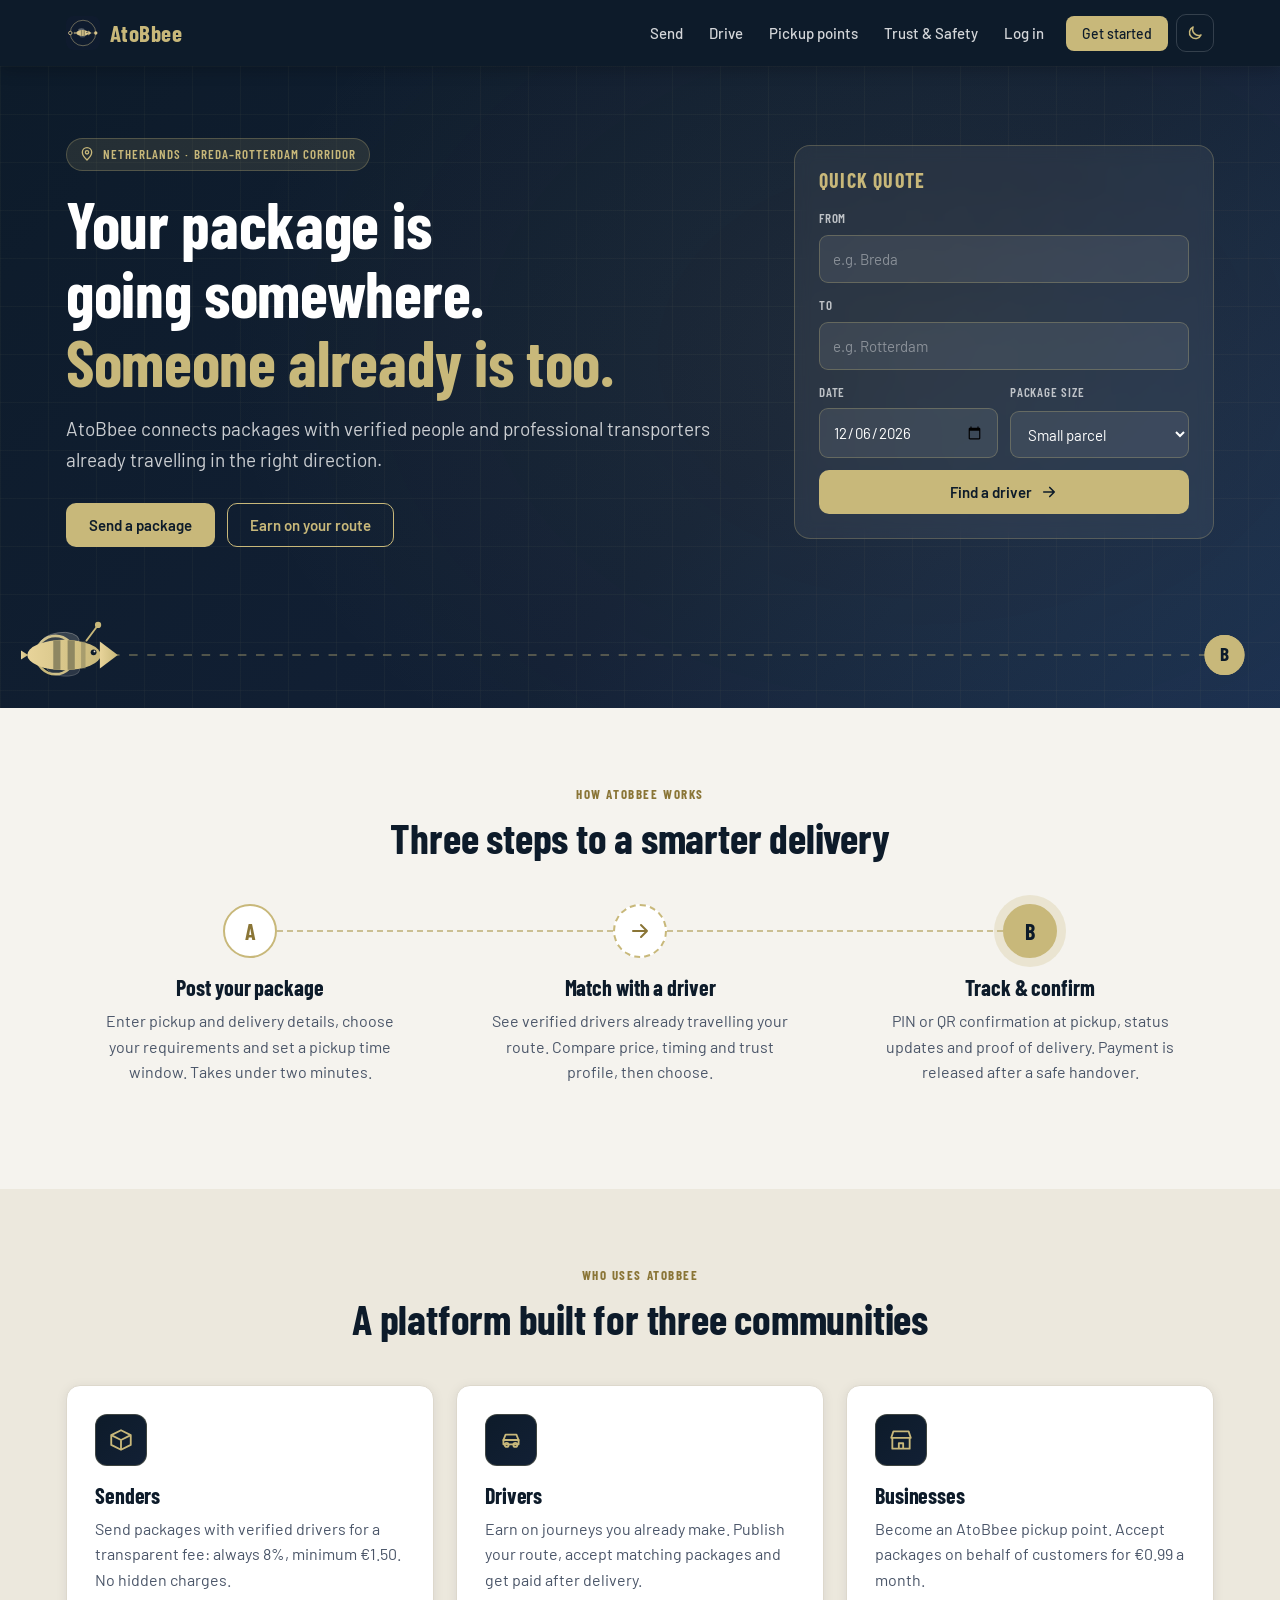
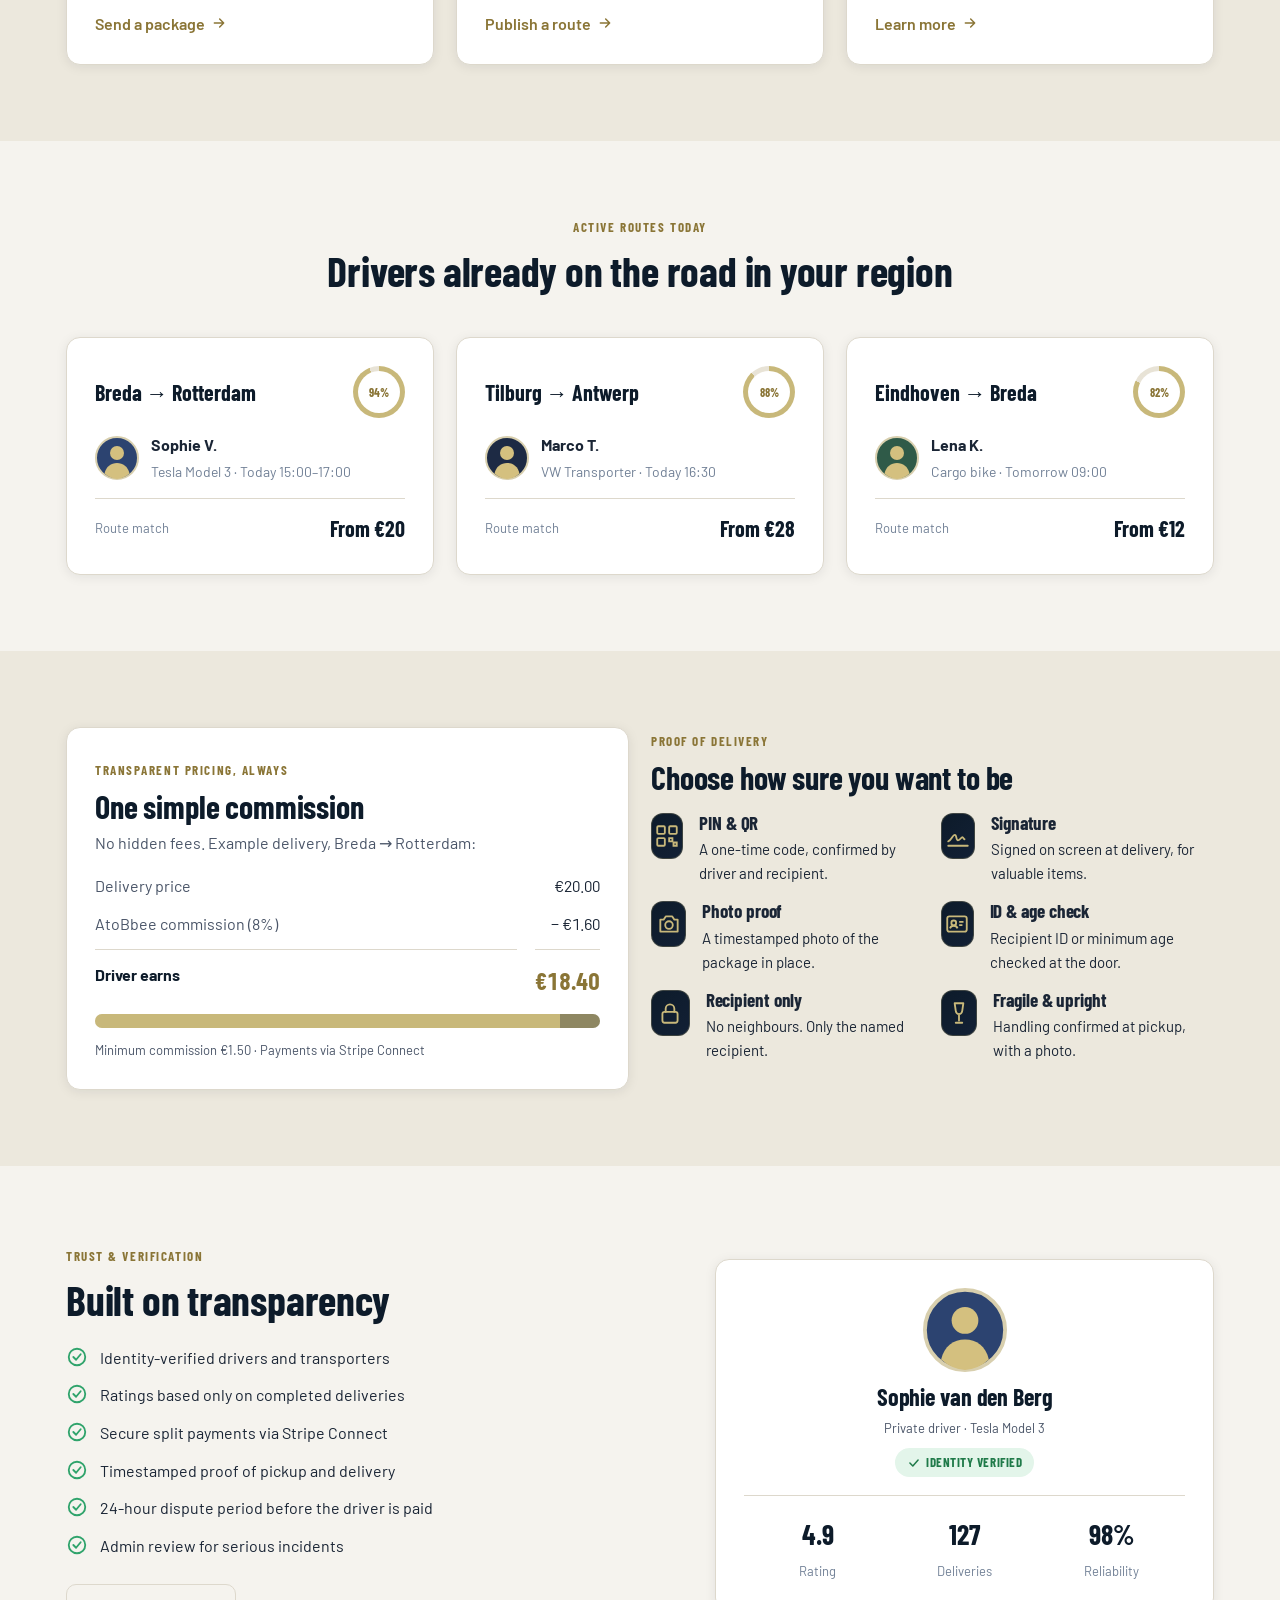
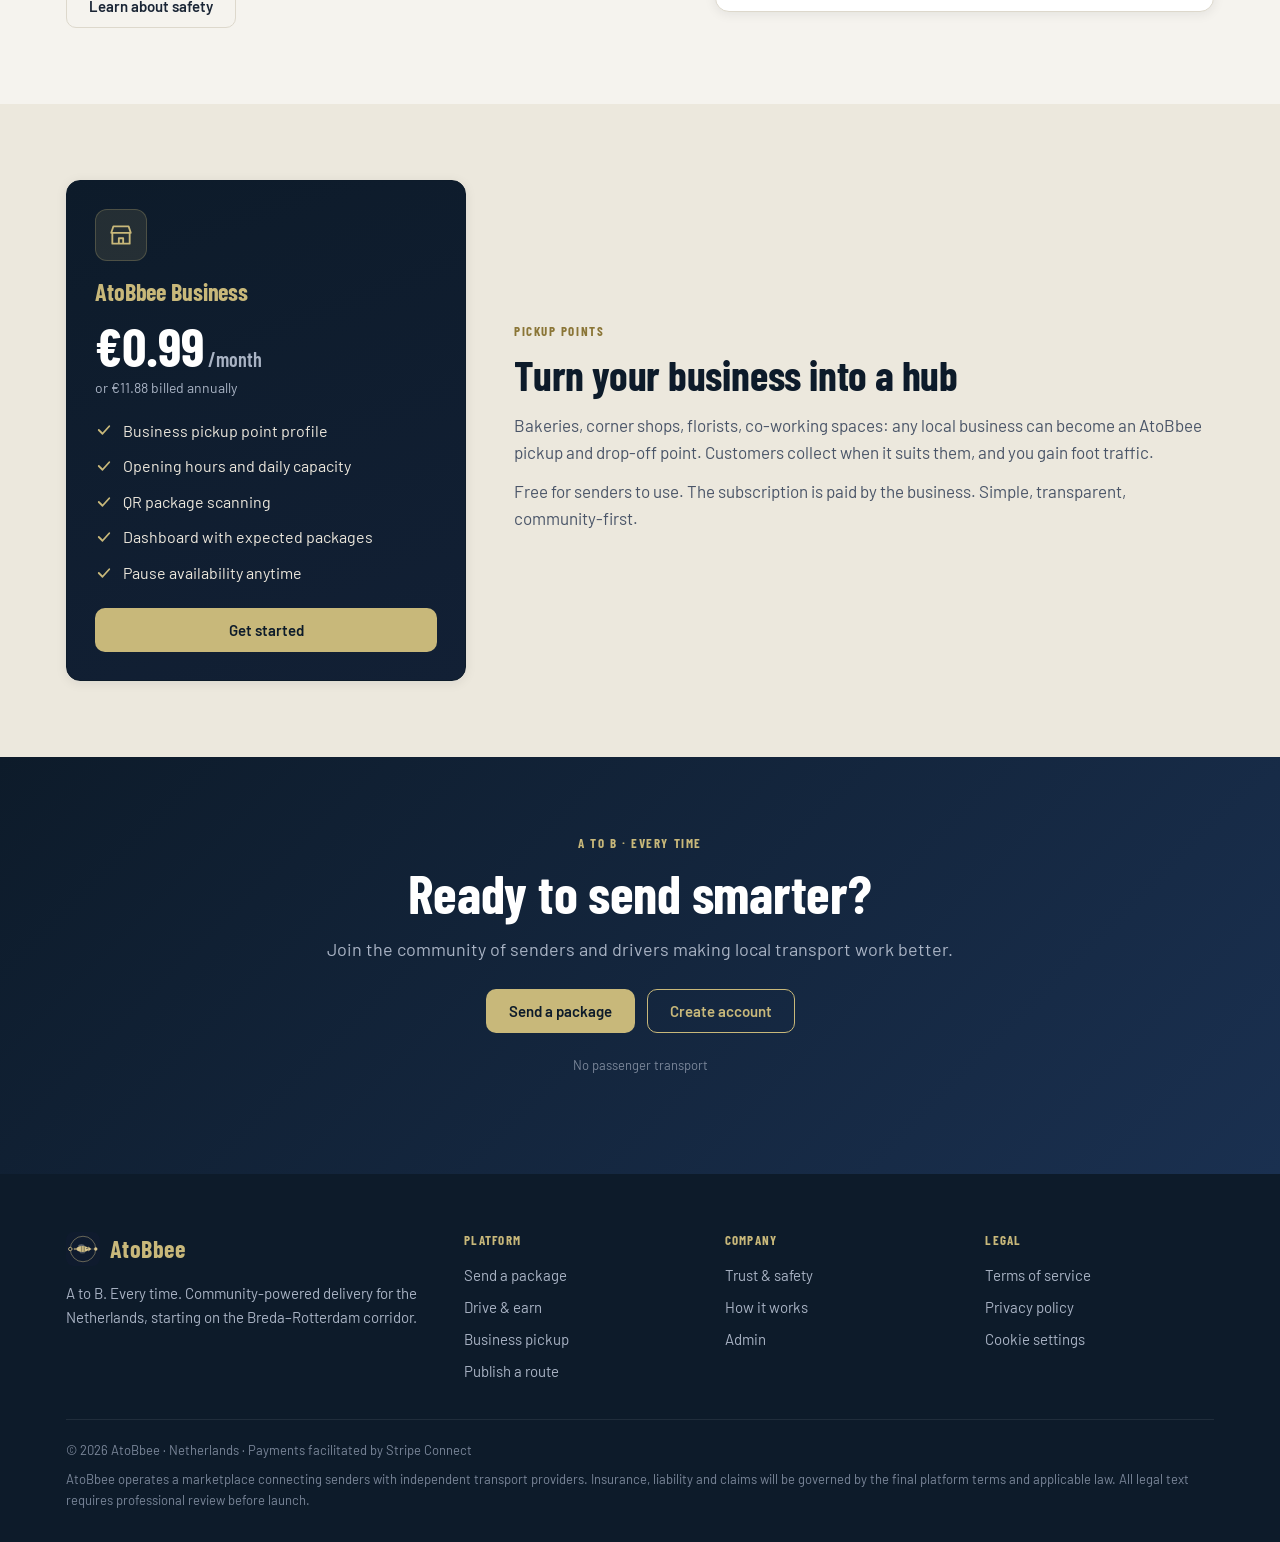
==== commit df600a60: "Active routes today with person avatars, like the prototype Teaser Join page and the real website: '" ====
--- a/website/index.html
+++ b/website/index.html
@@ -136,6 +136,8 @@
   .rt-head b{font-family:var(--cond);font-size:22px;color:var(--navy)}
   .who{display:flex;align-items:center;gap:12px}
   .av{width:44px;height:44px;border-radius:50%;background:var(--ivory-2);color:var(--gold-ink);display:grid;place-items:center;font-weight:700;font-size:14px;flex:none}
+  .pav{flex:none;display:block}
+  .profile .pav.lg{margin:0 auto 12px}
   .who b{display:block}
   .who span{font-size:14px;color:var(--text-soft)}
   .ring{--v:90;width:52px;height:52px;border-radius:50%;display:grid;place-items:center;background:conic-gradient(var(--gold) calc(var(--v)*1%),#e8e3d6 0);position:relative;flex:none}
@@ -388,17 +390,17 @@
       <div class="grid3">
         <a class="card lift rt" href="app.html#matches" style="text-decoration:none">
           <div class="rt-head"><b>Breda → Rotterdam</b><div class="ring" style="--v:94"><b>94%</b></div></div>
-          <div class="who"><div class="av">SV</div><div><b>Sophie V.</b><span>Tesla Model 3 · Today 15:00–17:00</span></div></div>
+          <div class="who"><svg class="pav" width="44" height="44" viewBox="0 0 44 44" aria-hidden="true"><circle cx="22" cy="22" r="21" fill="#2c4370" stroke="#d8cfae" stroke-width="2"/><circle cx="22" cy="17" r="7" fill="#d4c07f"/><path d="M9.5 37.5c1.6-7 6.5-10.5 12.5-10.5s10.9 3.5 12.5 10.5A20.8 20.8 0 0 1 22 43a20.8 20.8 0 0 1-12.5-5.5z" fill="#d4c07f"/></svg><div><b>Sophie V.</b><span>Tesla Model 3 · Today 15:00–17:00</span></div></div>
           <div class="rt-foot"><span class="small">Route match</span><span class="p">From €20</span></div>
         </a>
         <a class="card lift rt" href="app.html#matches" style="text-decoration:none">
           <div class="rt-head"><b>Tilburg → Antwerp</b><div class="ring" style="--v:88"><b>88%</b></div></div>
-          <div class="who"><div class="av">MT</div><div><b>Marco T.</b><span>VW Transporter · Today 16:30</span></div></div>
+          <div class="who"><svg class="pav" width="44" height="44" viewBox="0 0 44 44" aria-hidden="true"><circle cx="22" cy="22" r="21" fill="#1d2a44" stroke="#d8cfae" stroke-width="2"/><circle cx="22" cy="17" r="7" fill="#d4c07f"/><path d="M9.5 37.5c1.6-7 6.5-10.5 12.5-10.5s10.9 3.5 12.5 10.5A20.8 20.8 0 0 1 22 43a20.8 20.8 0 0 1-12.5-5.5z" fill="#d4c07f"/></svg><div><b>Marco T.</b><span>VW Transporter · Today 16:30</span></div></div>
           <div class="rt-foot"><span class="small">Route match</span><span class="p">From €28</span></div>
         </a>
         <a class="card lift rt" href="app.html#matches" style="text-decoration:none">
           <div class="rt-head"><b>Eindhoven → Breda</b><div class="ring" style="--v:82"><b>82%</b></div></div>
-          <div class="who"><div class="av">LK</div><div><b>Lena K.</b><span>Cargo bike · Tomorrow 09:00</span></div></div>
+          <div class="who"><svg class="pav" width="44" height="44" viewBox="0 0 44 44" aria-hidden="true"><circle cx="22" cy="22" r="21" fill="#2f5a48" stroke="#d8cfae" stroke-width="2"/><circle cx="22" cy="17" r="7" fill="#d4c07f"/><path d="M9.5 37.5c1.6-7 6.5-10.5 12.5-10.5s10.9 3.5 12.5 10.5A20.8 20.8 0 0 1 22 43a20.8 20.8 0 0 1-12.5-5.5z" fill="#d4c07f"/></svg><div><b>Lena K.</b><span>Cargo bike · Tomorrow 09:00</span></div></div>
           <div class="rt-foot"><span class="small">Route match</span><span class="p">From €12</span></div>
         </a>
       </div>
@@ -452,7 +454,7 @@
         <a class="btn ghost" href="app.html#trust">Learn about safety</a>
       </div>
       <div class="card profile">
-        <div class="av">SV</div>
+        <svg class="pav lg" width="84" height="84" viewBox="0 0 44 44" aria-hidden="true"><circle cx="22" cy="22" r="21" fill="#2c4370" stroke="#d8cfae" stroke-width="2"/><circle cx="22" cy="17" r="7" fill="#d4c07f"/><path d="M9.5 37.5c1.6-7 6.5-10.5 12.5-10.5s10.9 3.5 12.5 10.5A20.8 20.8 0 0 1 22 43a20.8 20.8 0 0 1-12.5-5.5z" fill="#d4c07f"/></svg>
         <h3 style="font-size:24px">Sophie van den Berg</h3>
         <p class="small">Private driver · Tesla Model 3</p>
         <span class="badge"><svg viewBox="0 0 24 24" fill="none" stroke="currentColor" stroke-width="2.6" stroke-linecap="round" stroke-linejoin="round"><path d="m5 12 5 5 9-10"/></svg>Identity verified</span>
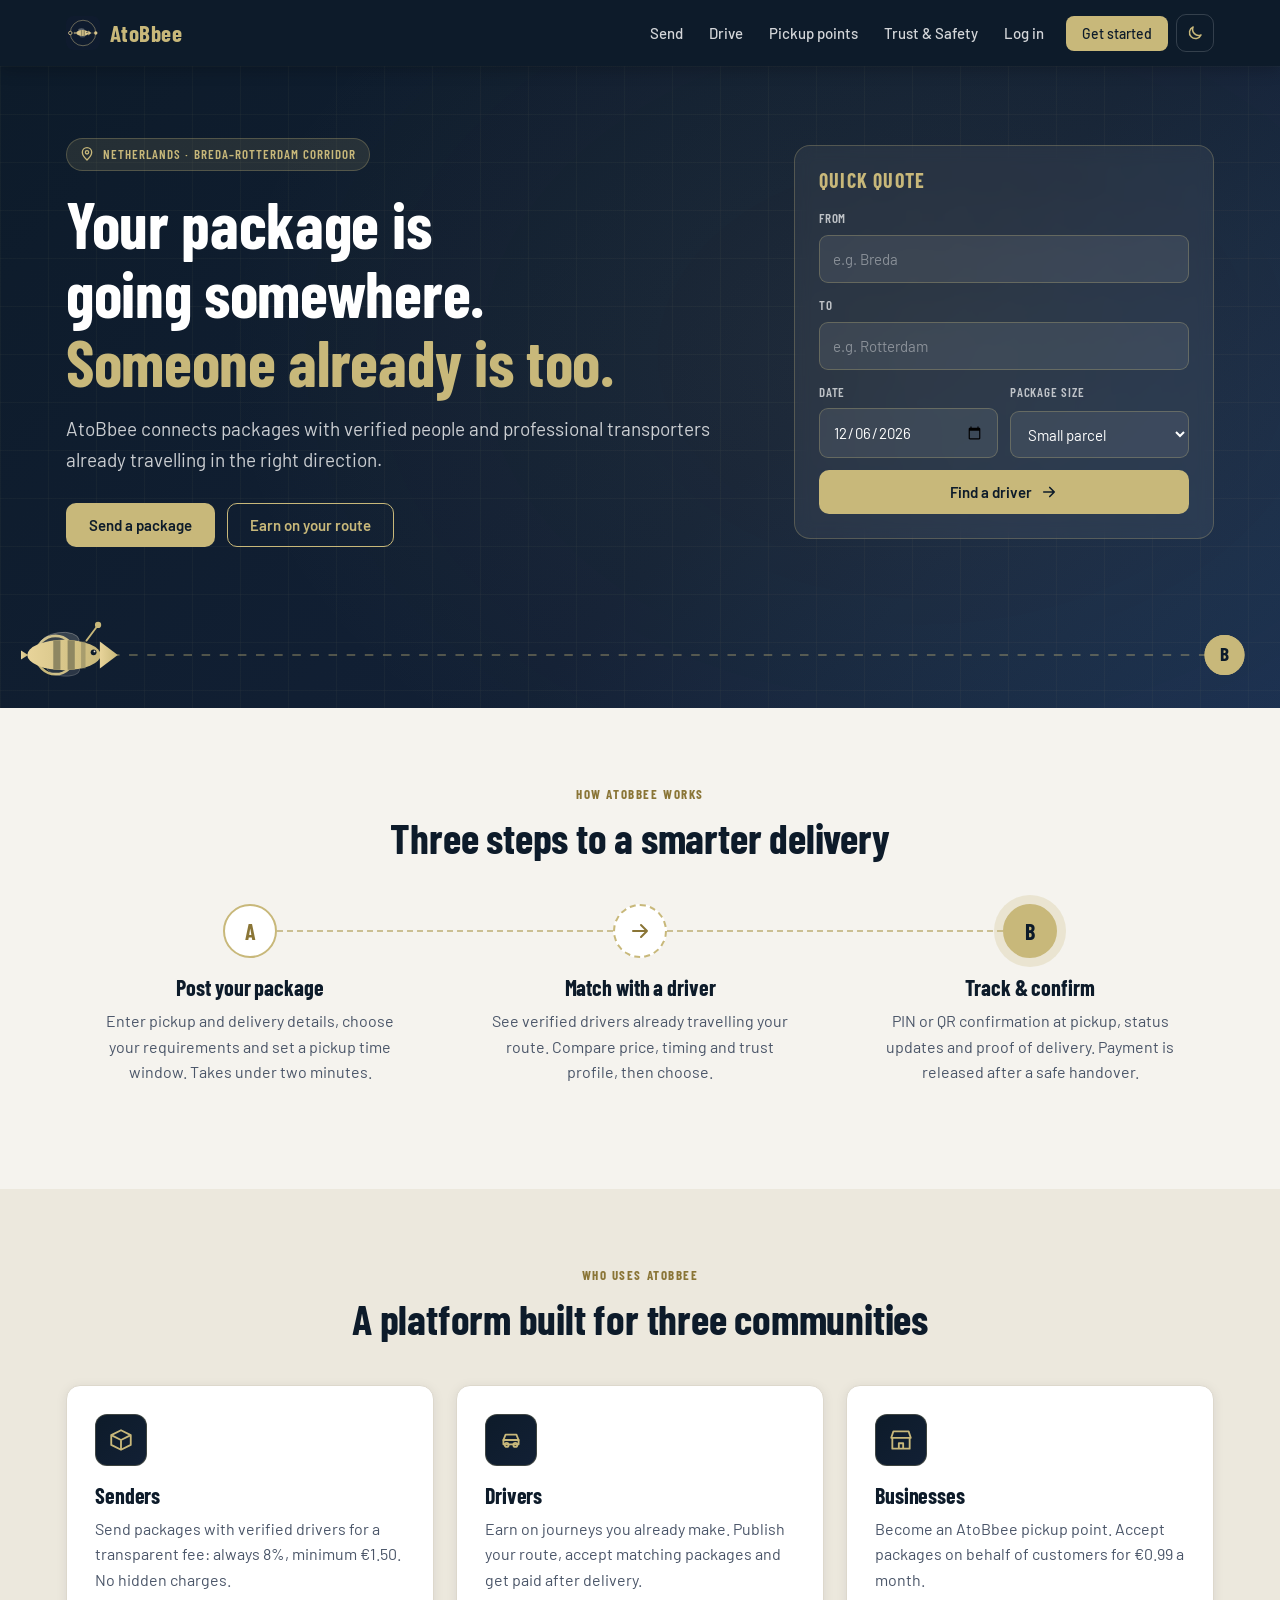
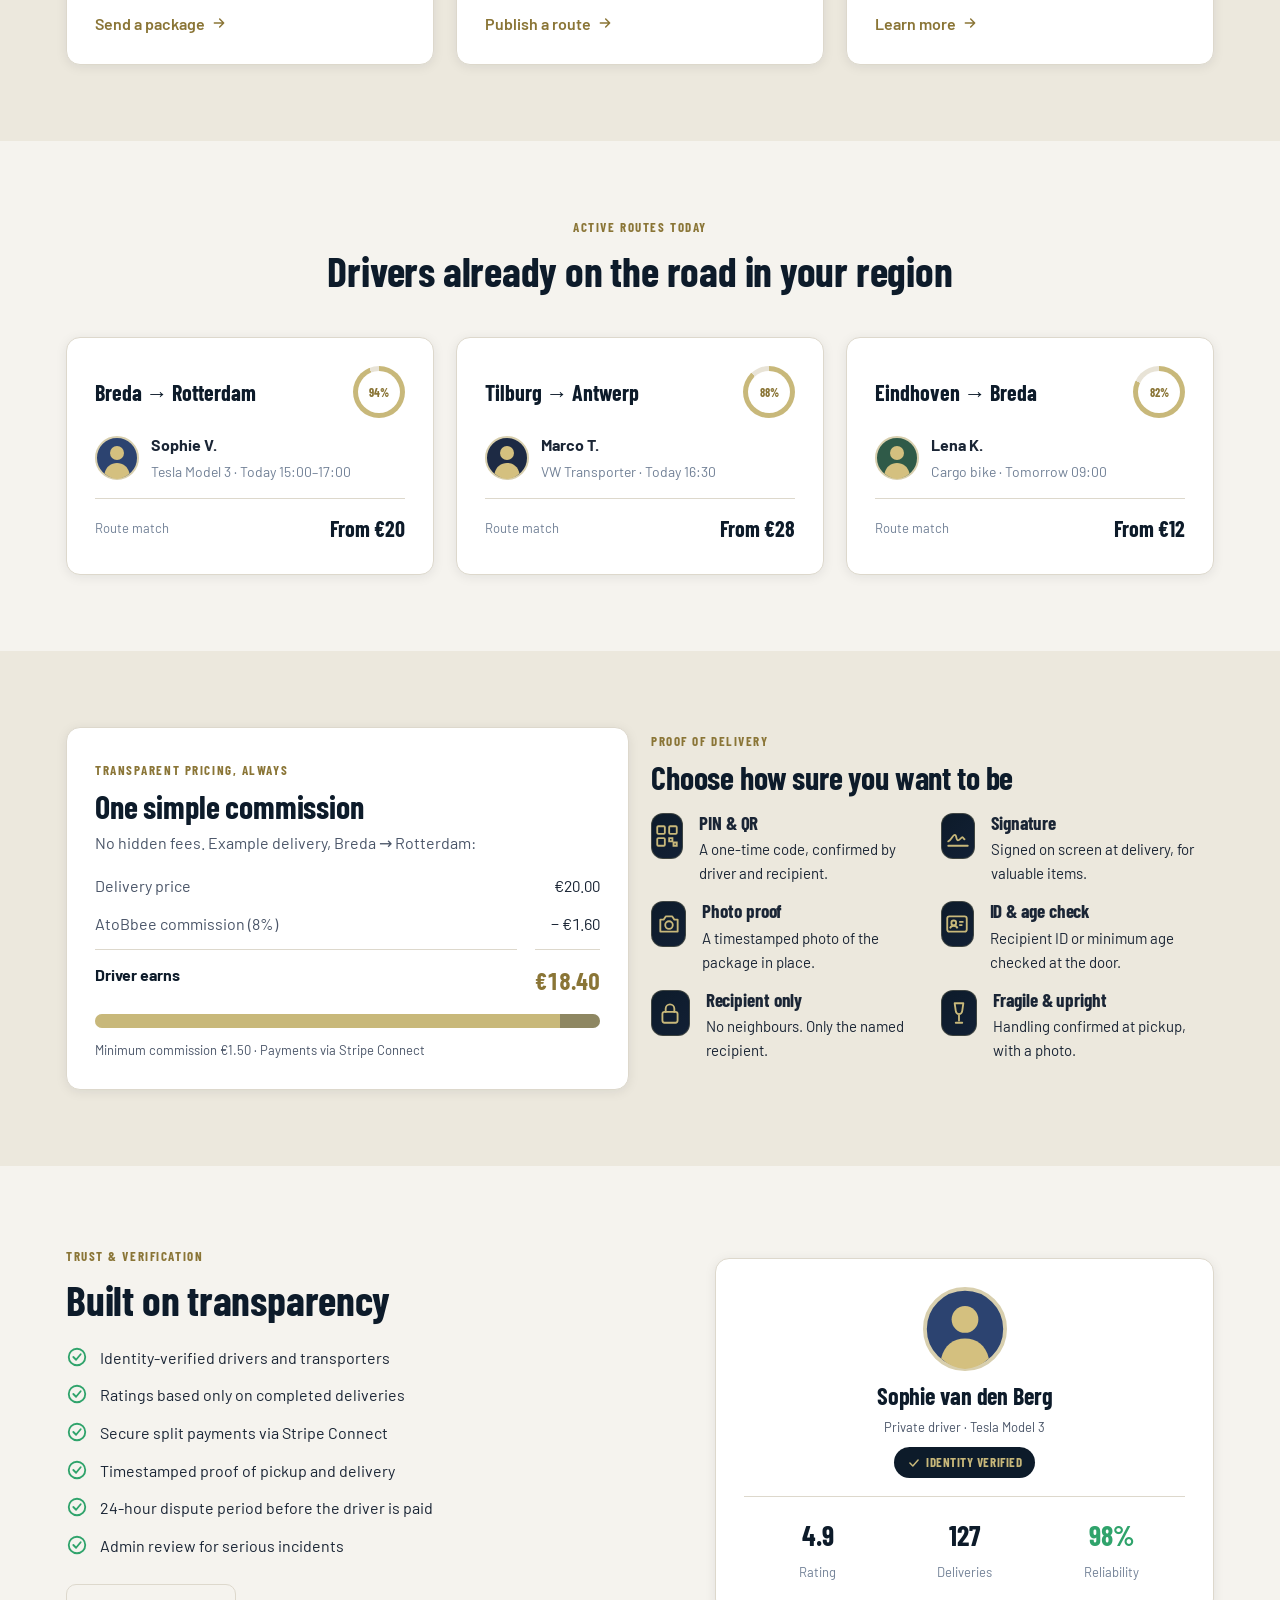
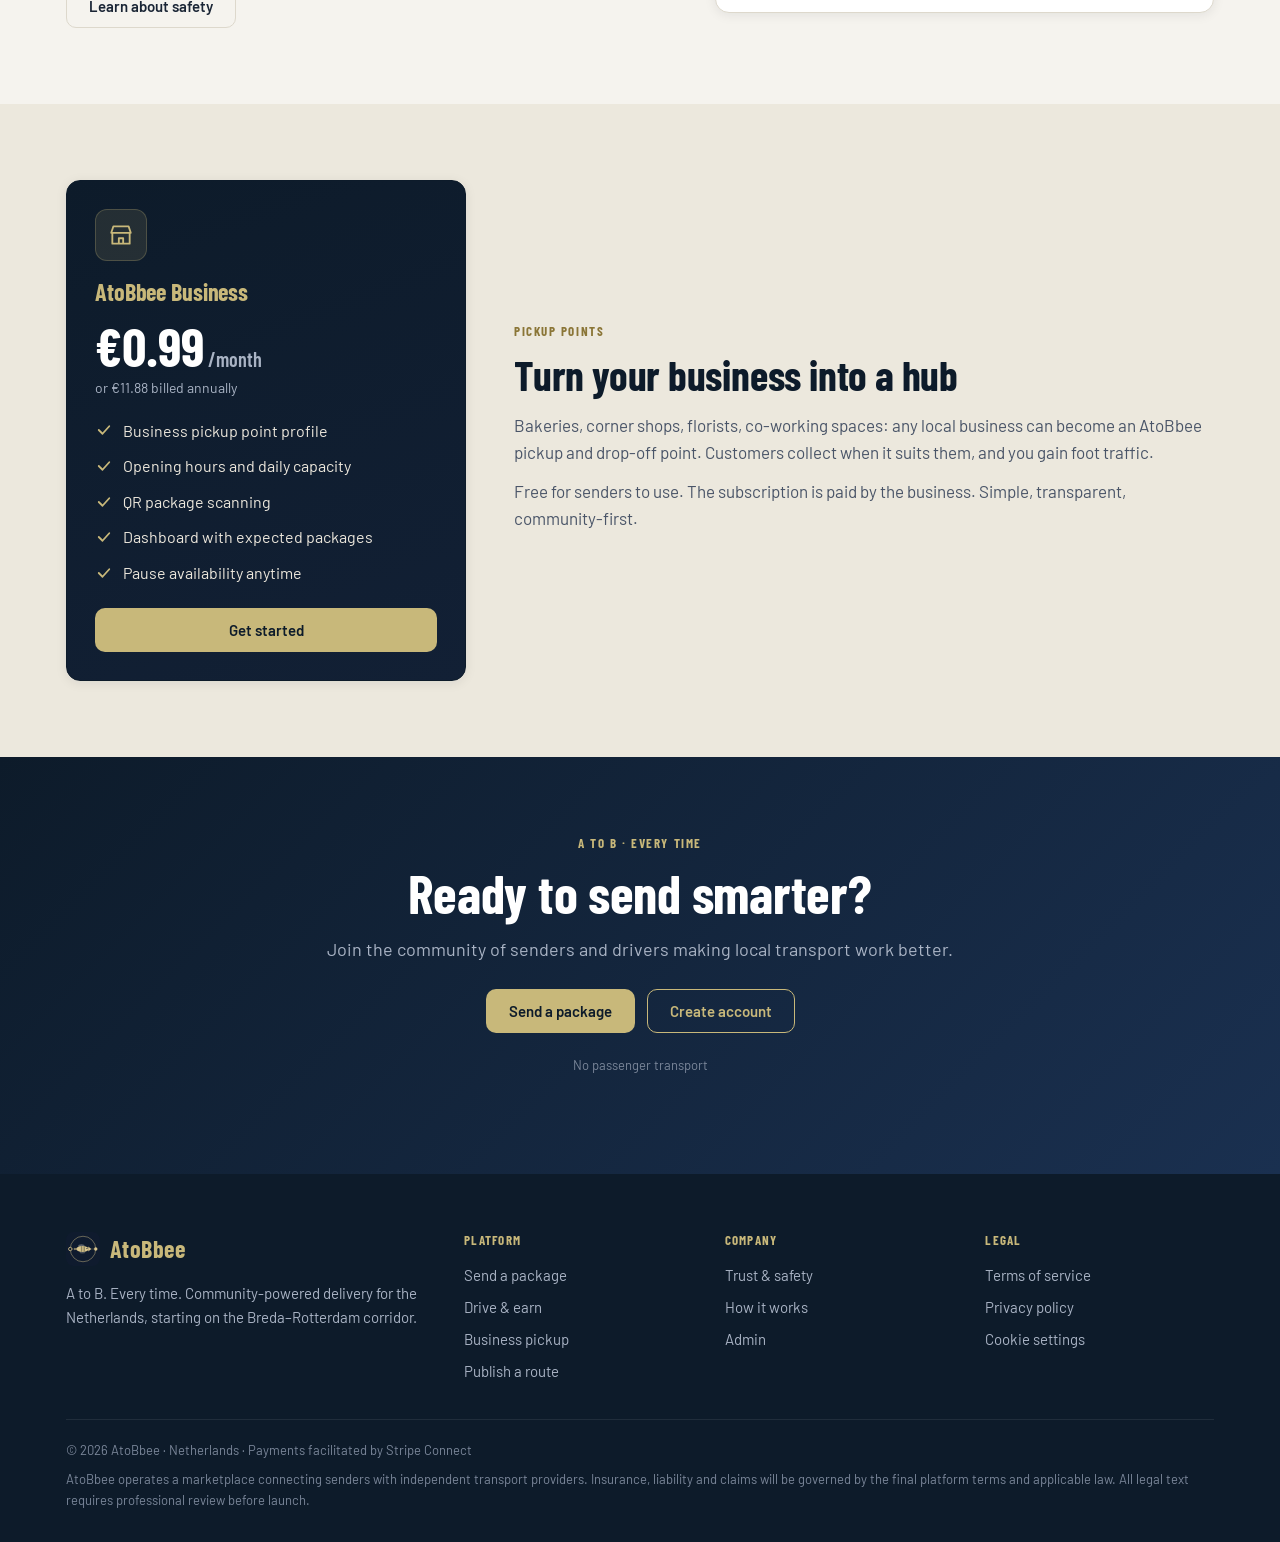
==== commit 14f6d467: "Trust section: navy verified badge, green reliability, navy demo button Co-Authored-By: Claude Opus " ====
--- a/website/index.html
+++ b/website/index.html
@@ -169,7 +169,8 @@
   .checks svg{width:22px;height:22px;color:var(--ok);flex:none;margin-top:1px}
   .profile{text-align:center}
   .profile .av{width:84px;height:84px;font-size:26px;margin:0 auto 12px;border:2px solid var(--gold)}
-  .badge{display:inline-flex;align-items:center;gap:5px;padding:4px 12px;border-radius:999px;font-family:var(--cond);font-weight:700;font-size:13px;letter-spacing:.04em;text-transform:uppercase;background:var(--ok-bg);color:#1f7a49;margin:10px 0 18px}
+  .badge{display:inline-flex;align-items:center;gap:5px;padding:5px 13px;border-radius:999px;font-family:var(--cond);font-weight:700;font-size:13px;letter-spacing:.04em;text-transform:uppercase;background:#0D1B2A;color:#C8B87A;margin:10px 0 18px}
+  .stats div:last-child b{color:#2FA36B}
   .badge svg{width:14px;height:14px}
   .stats{display:grid;grid-template-columns:repeat(3,1fr);border-top:1px solid var(--border);padding-top:16px}
   .stats b{display:block;font-family:var(--cond);font-size:28px;color:var(--navy)}
@@ -243,7 +244,7 @@
   [data-mode="dark"] .kv .t,[data-mode="dark"] .stats b,[data-mode="dark"] .biz-copy h2,[data-mode="dark"] .section h2{color:#fff!important}
   [data-mode="dark"] .route::before{border-color:#4d5a6e}
   [data-mode="dark"] .ring{background:conic-gradient(var(--gold) calc(var(--v)*1%),#24395a 0)}
-  [data-mode="dark"] .badge{color:#8fd4a8}
+  [data-mode="dark"] .badge{background:rgba(200,184,122,.14)}
   [data-mode="dark"] .icon{border-color:rgba(200,184,122,.35)}
   [data-mode="dark"] .nav{box-shadow:0 1px 0 var(--border)}
   [data-mode="dark"] .plan{border-color:rgba(200,184,122,.35)}
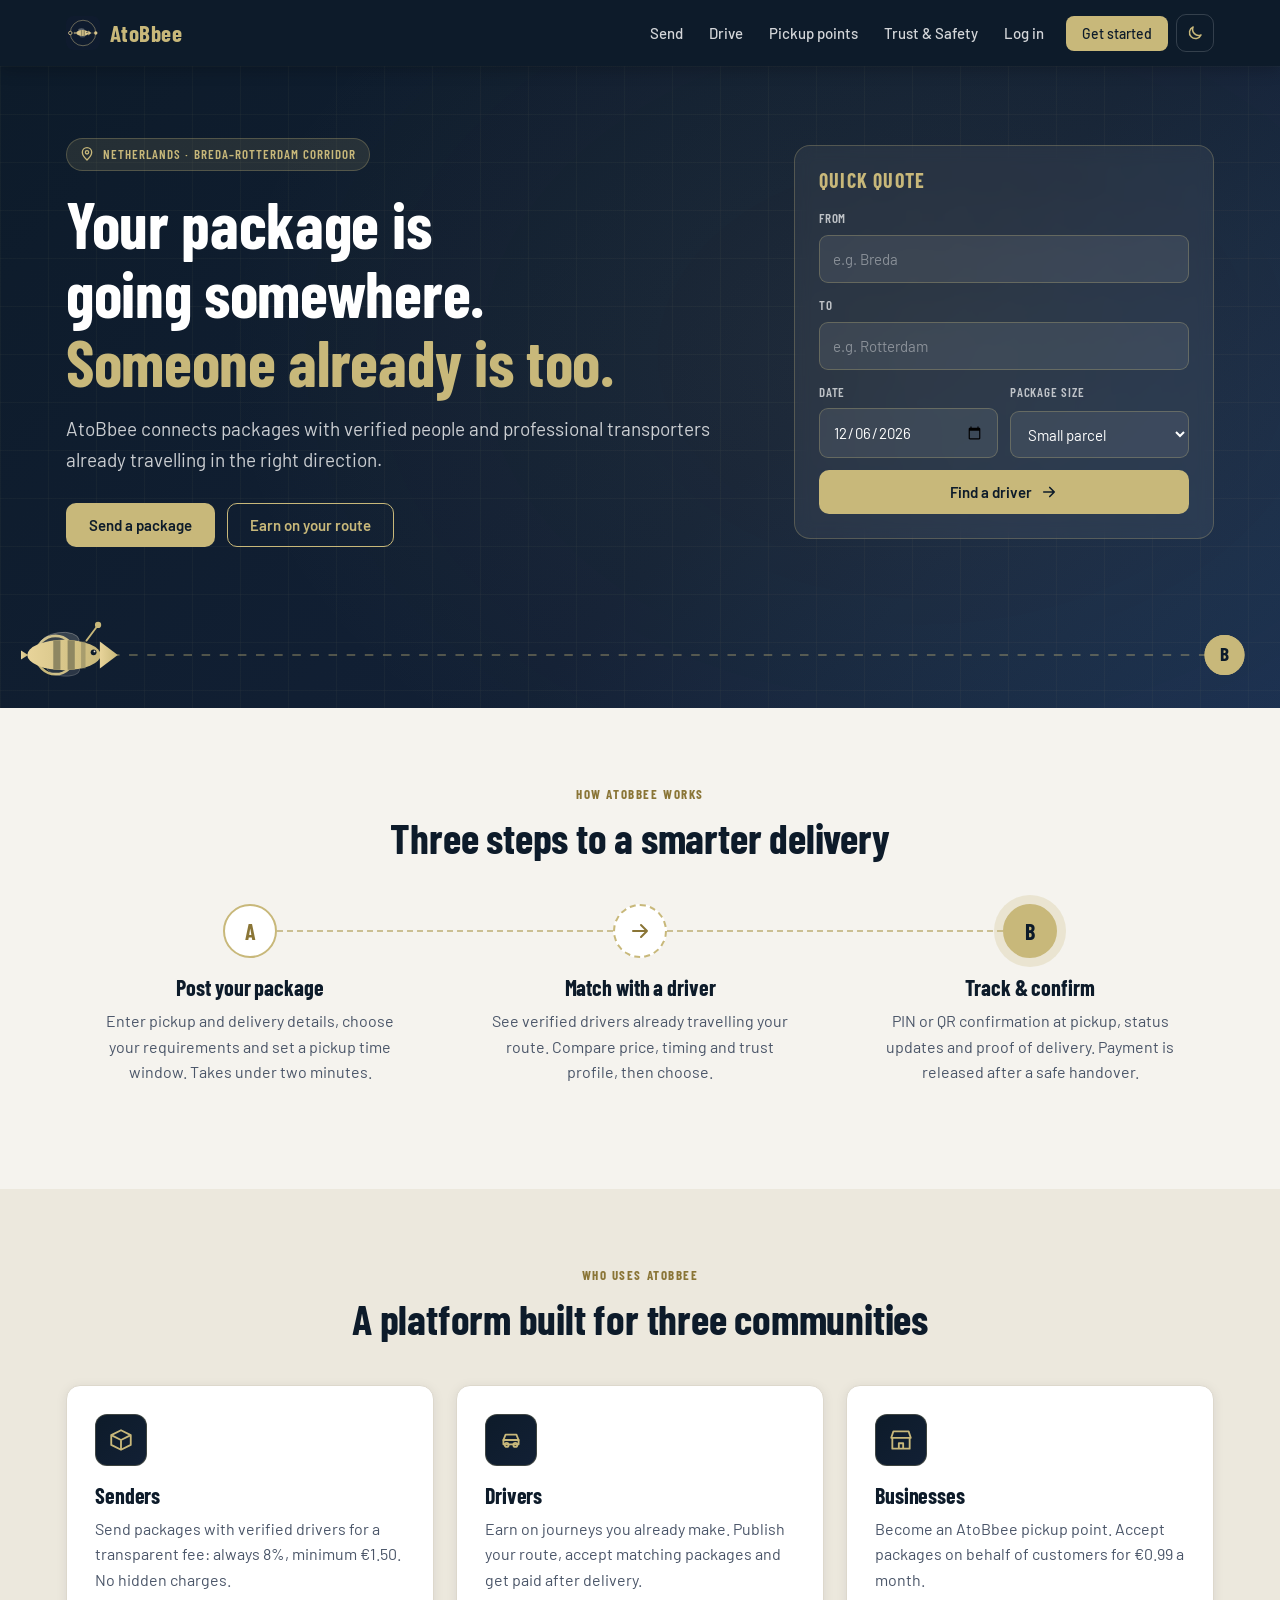
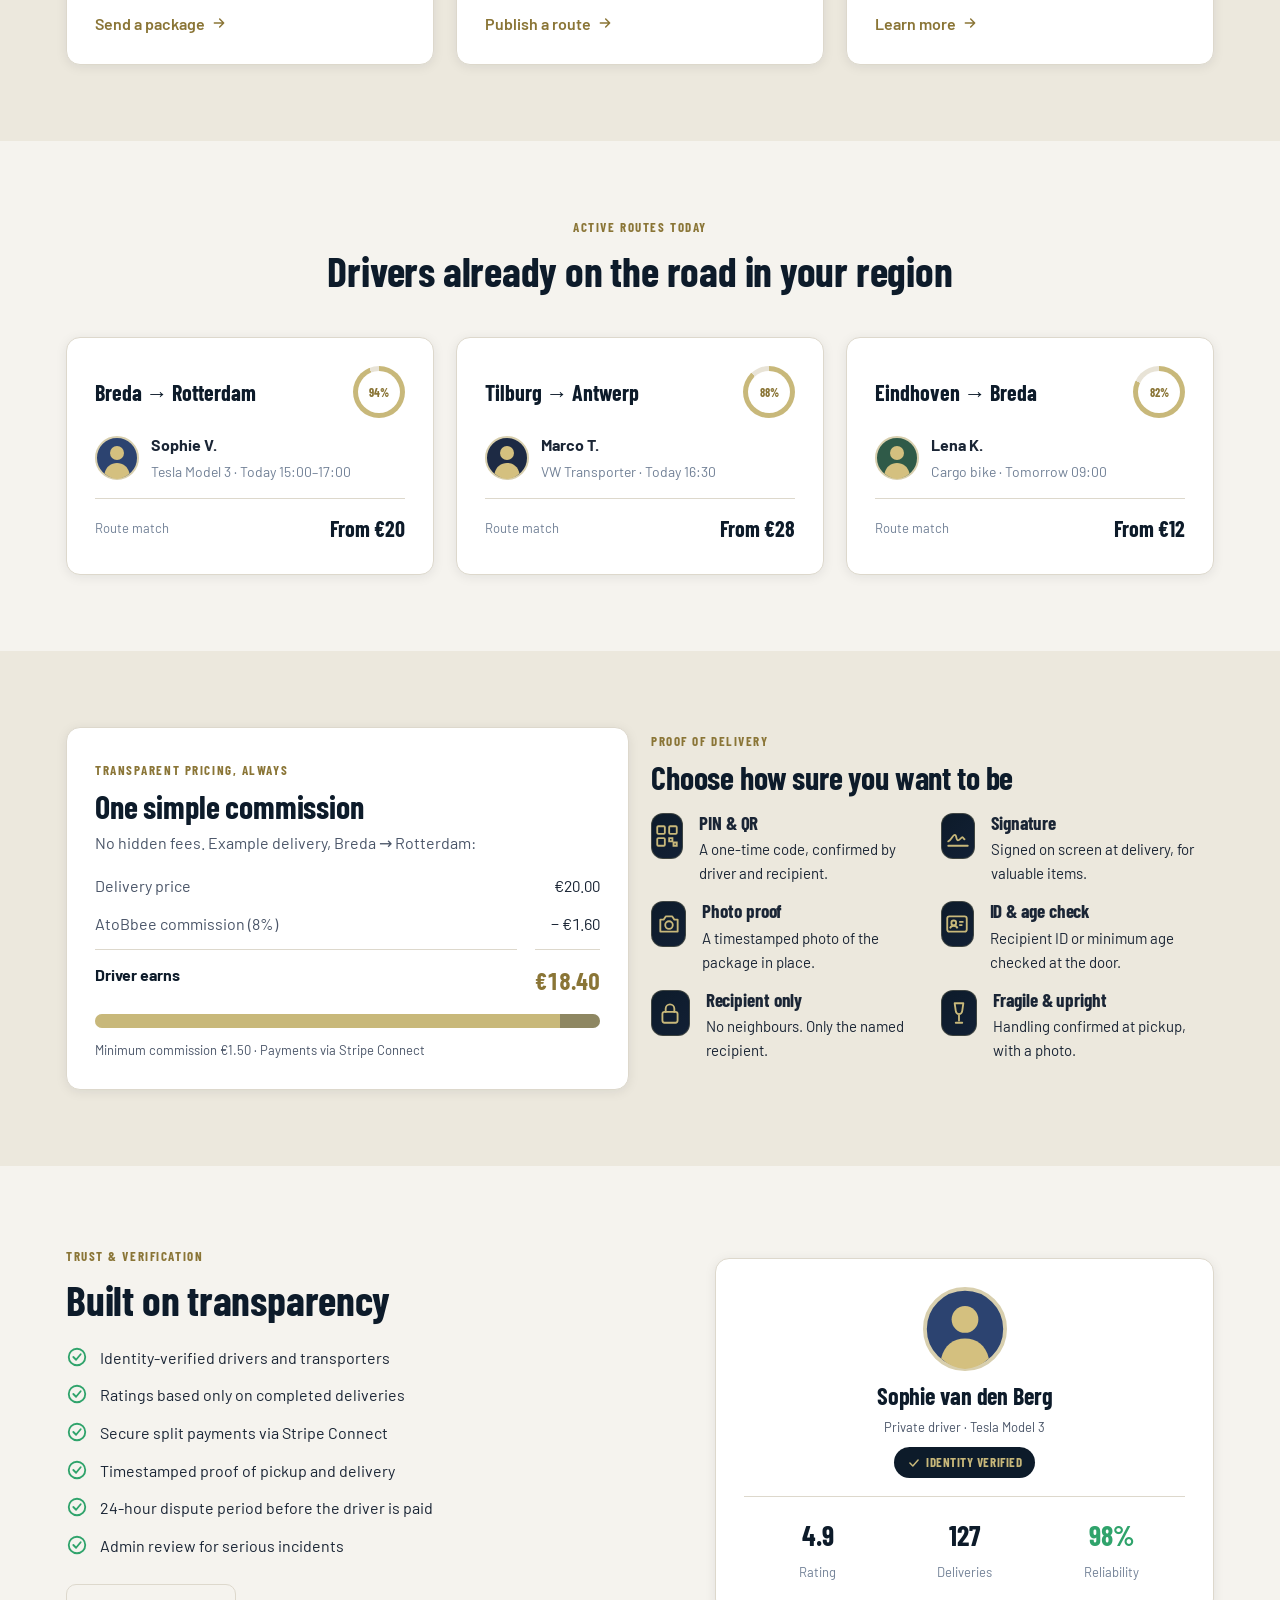
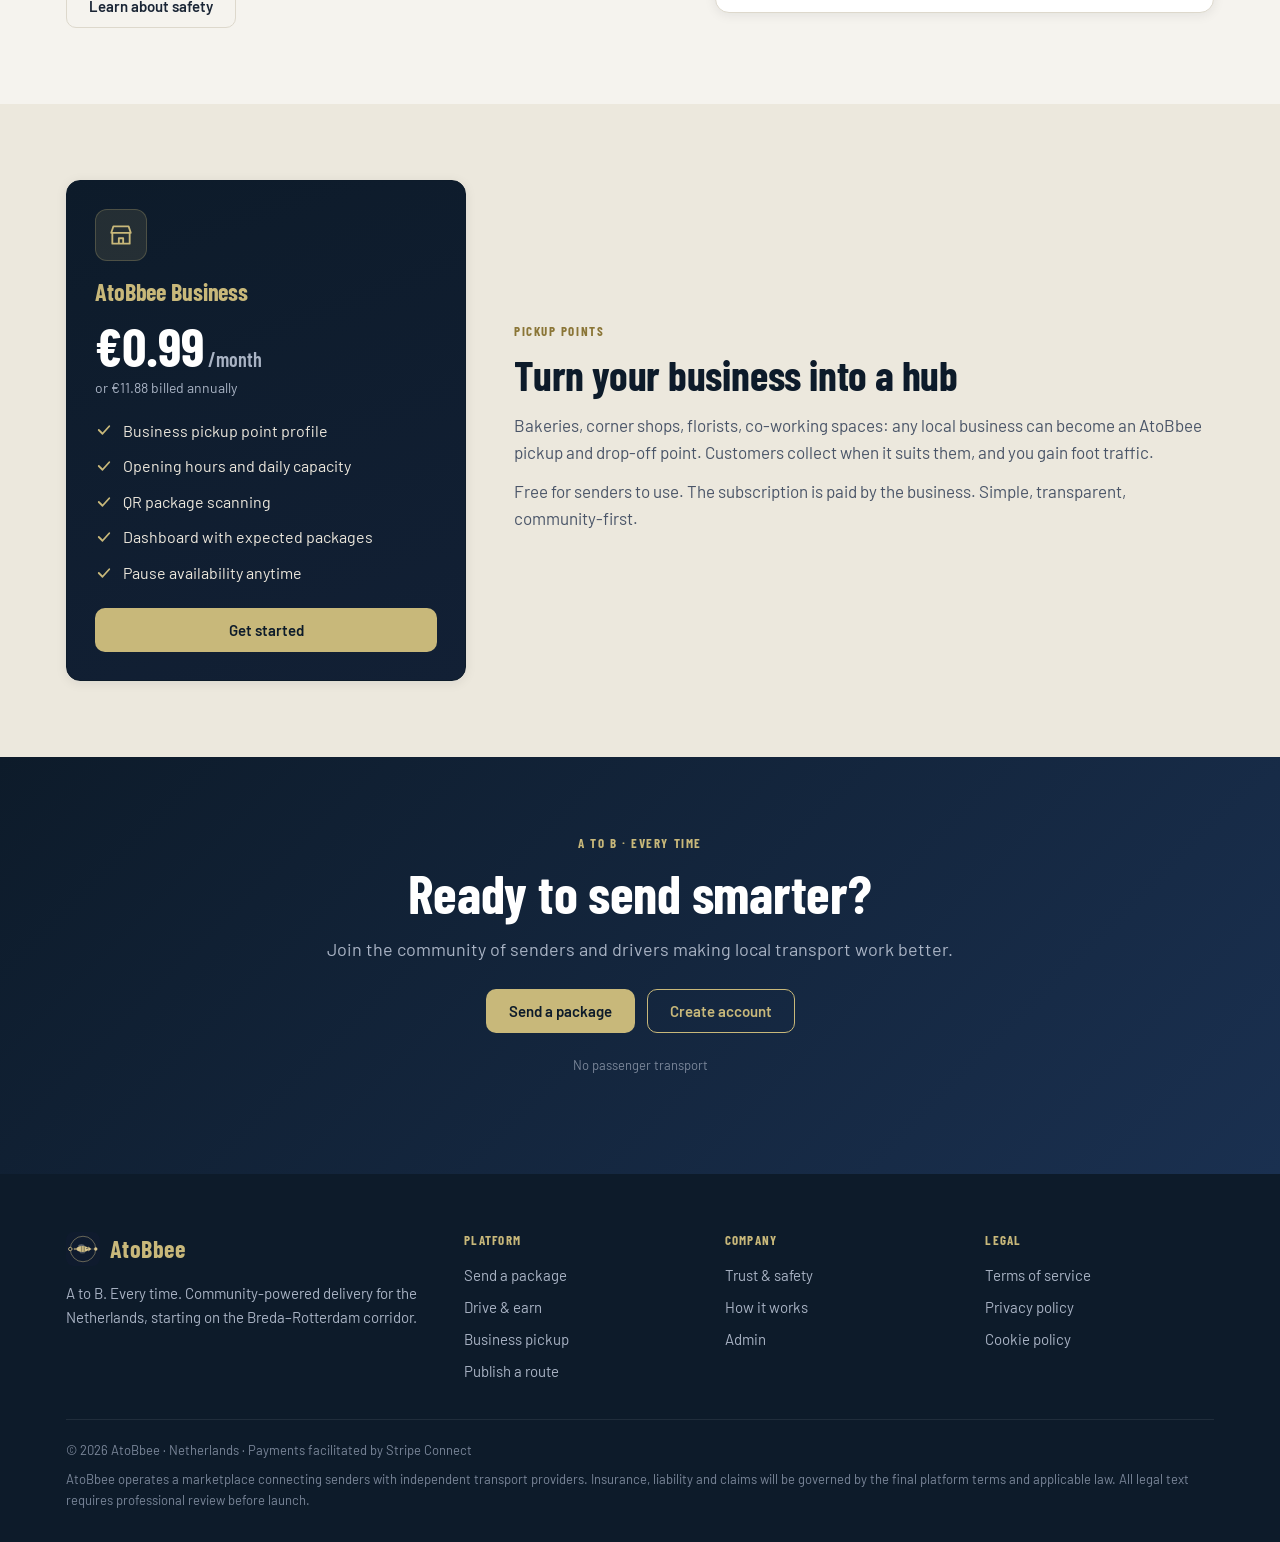
==== commit 27691841: "Add Privacy Policy and Cookie Policy pages privacy-policy.html: Transportation Federation BV's full " ====
--- a/website/index.html
+++ b/website/index.html
@@ -511,7 +511,7 @@
       </div>
       <div><h4>Platform</h4><ul><li><a href="app.html#send">Send a package</a></li><li><a href="app.html#route">Drive &amp; earn</a></li><li><a href="#pickup">Business pickup</a></li><li><a href="app.html#route">Publish a route</a></li></ul></div>
       <div><h4>Company</h4><ul><li><a href="app.html#trust">Trust &amp; safety</a></li><li><a href="#how">How it works</a></li><li><a href="app.html#admin">Admin</a></li></ul></div>
-      <div><h4>Legal</h4><ul><li><a href="#">Terms of service</a></li><li><a href="#">Privacy policy</a></li><li><a href="#">Cookie settings</a></li></ul></div>
+      <div><h4>Legal</h4><ul><li><a href="#">Terms of service</a></li><li><a href="privacy-policy.html">Privacy policy</a></li><li><a href="cookies.html">Cookie policy</a></li></ul></div>
     </div>
     <div class="fine">
       <span>© 2026 AtoBbee · Netherlands · Payments facilitated by Stripe Connect</span>
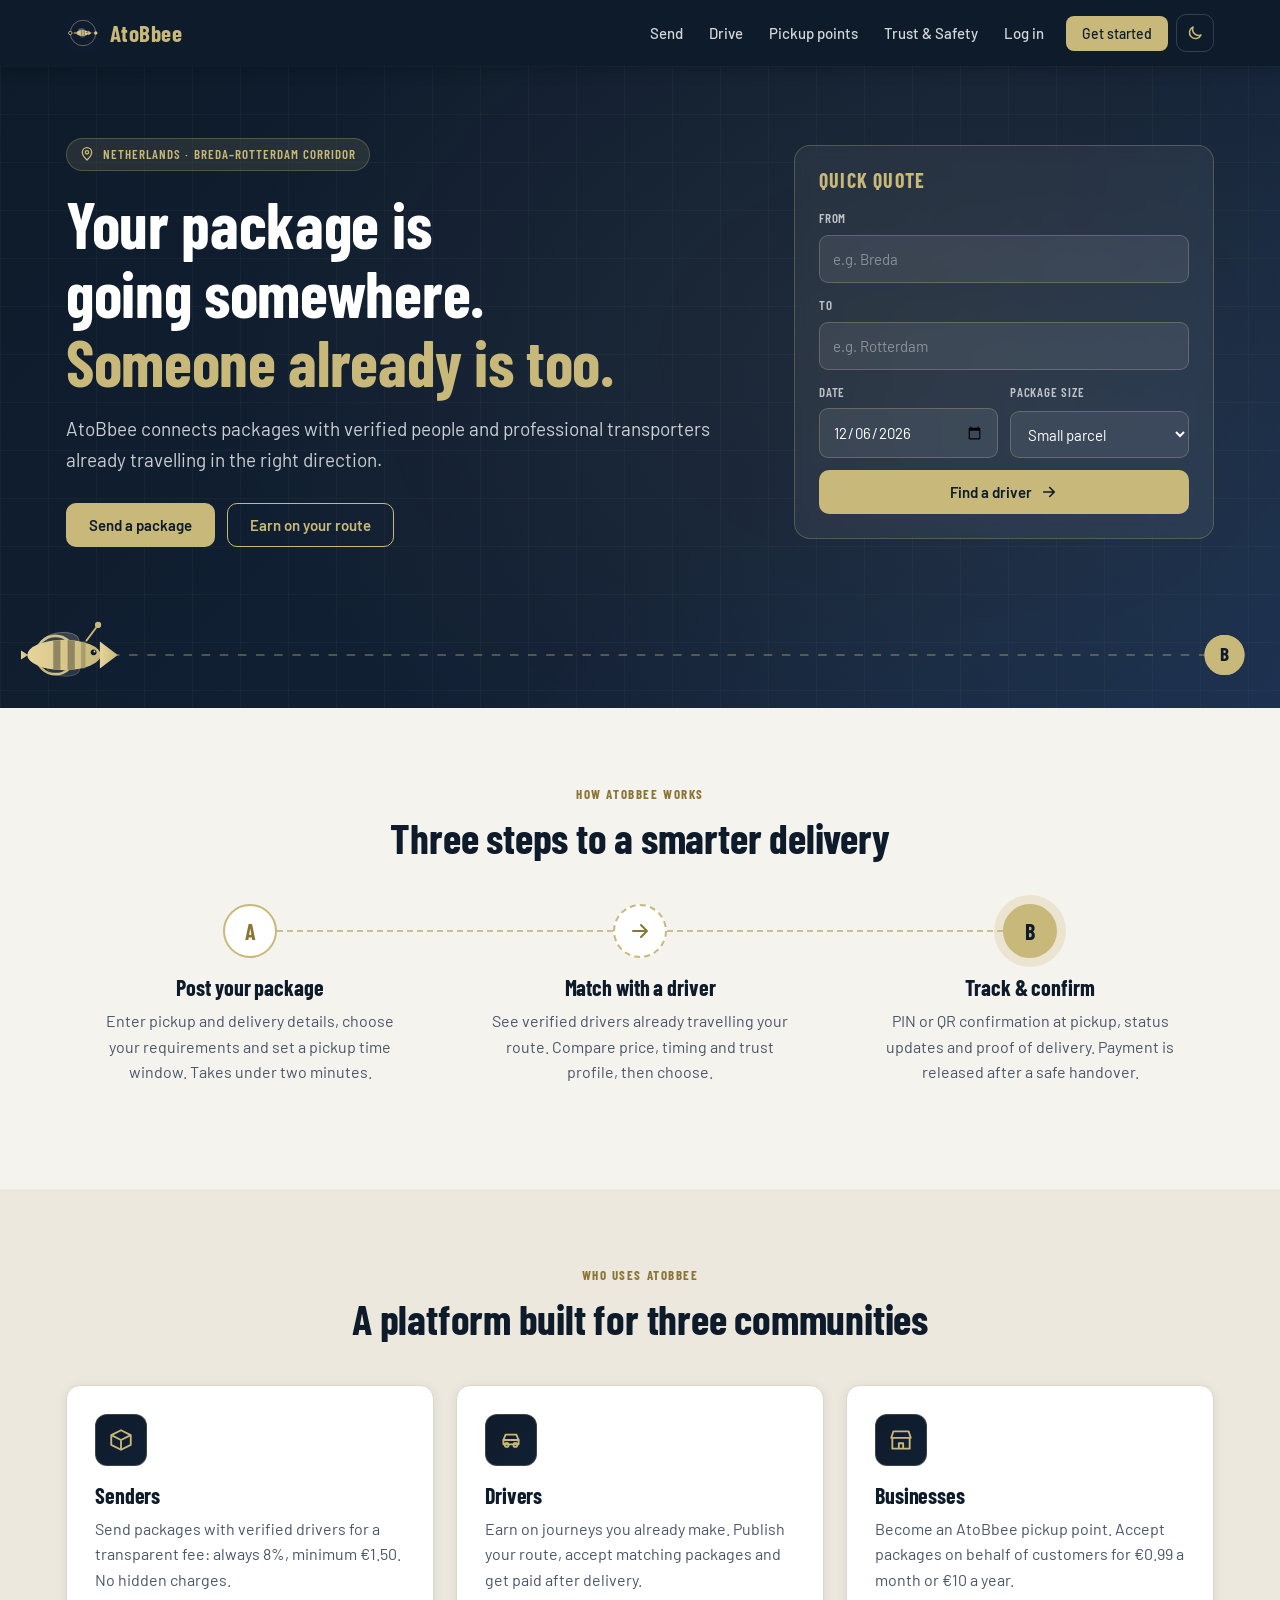
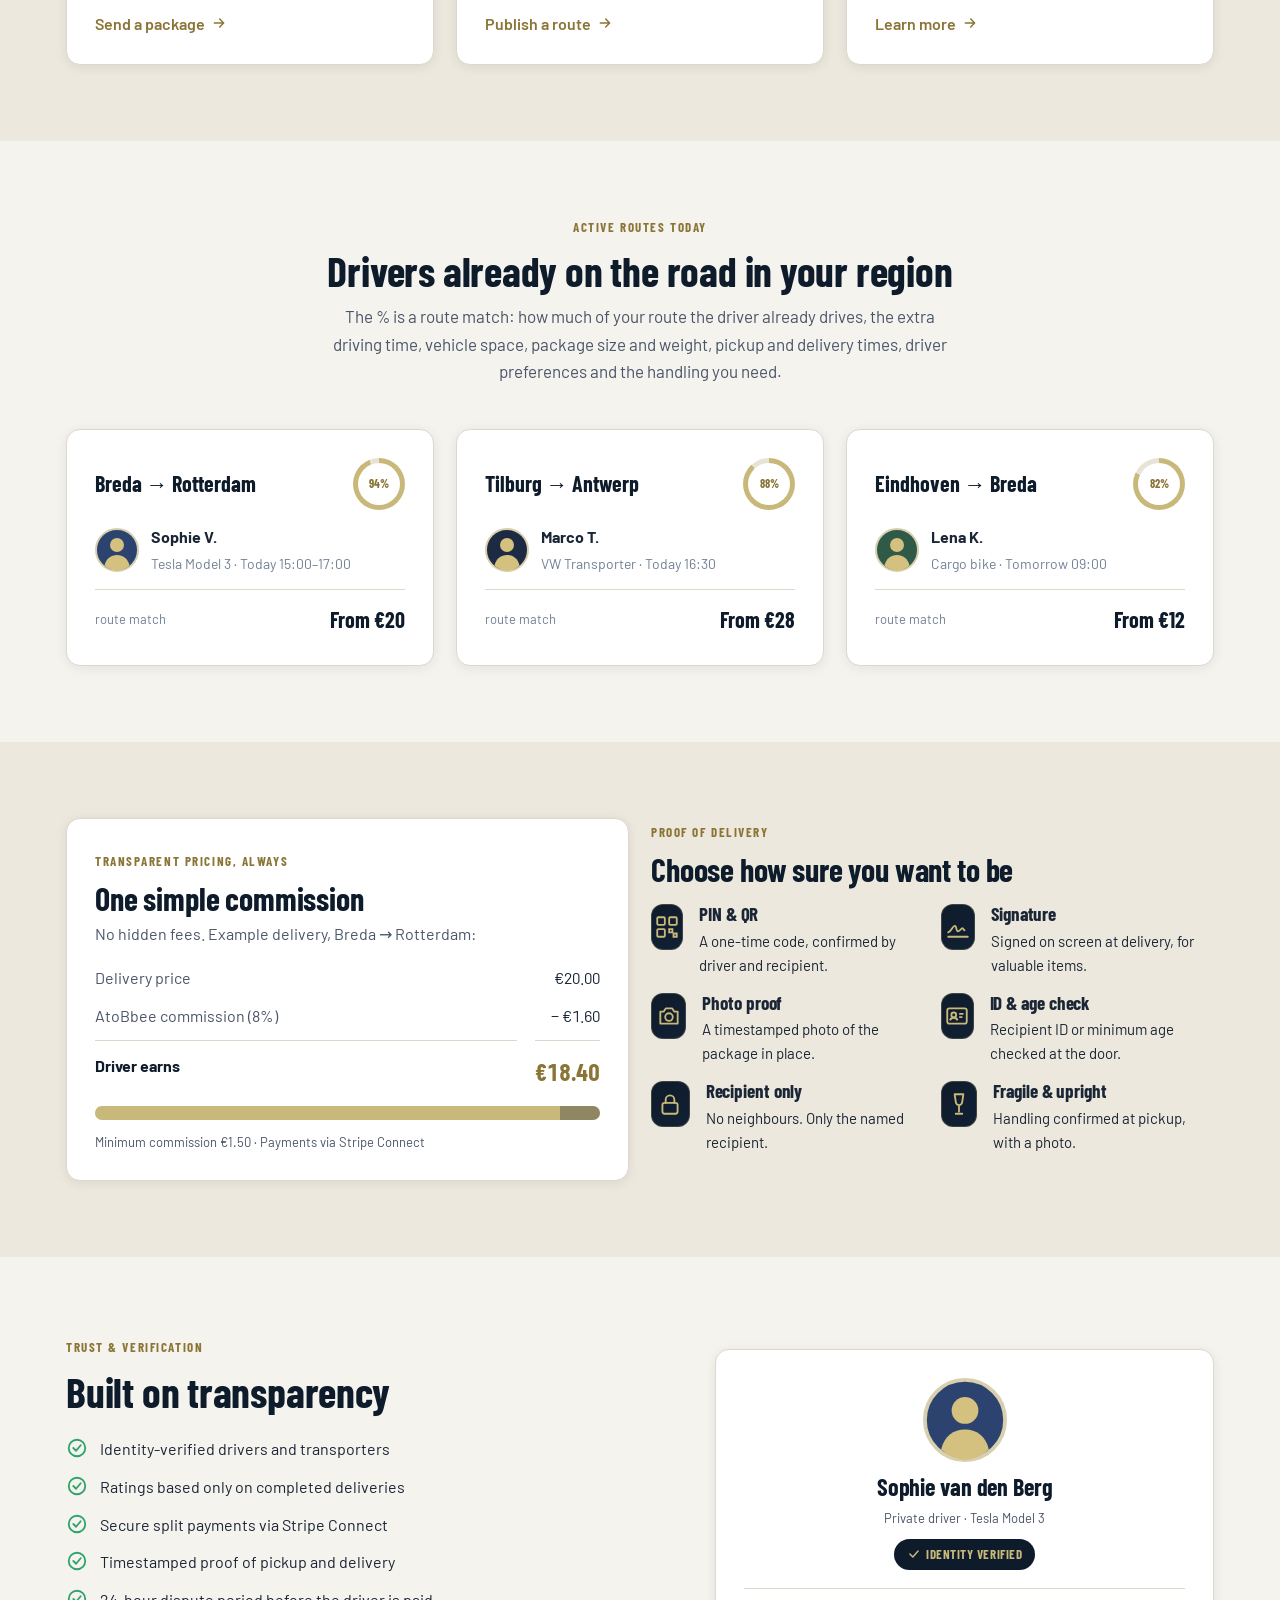
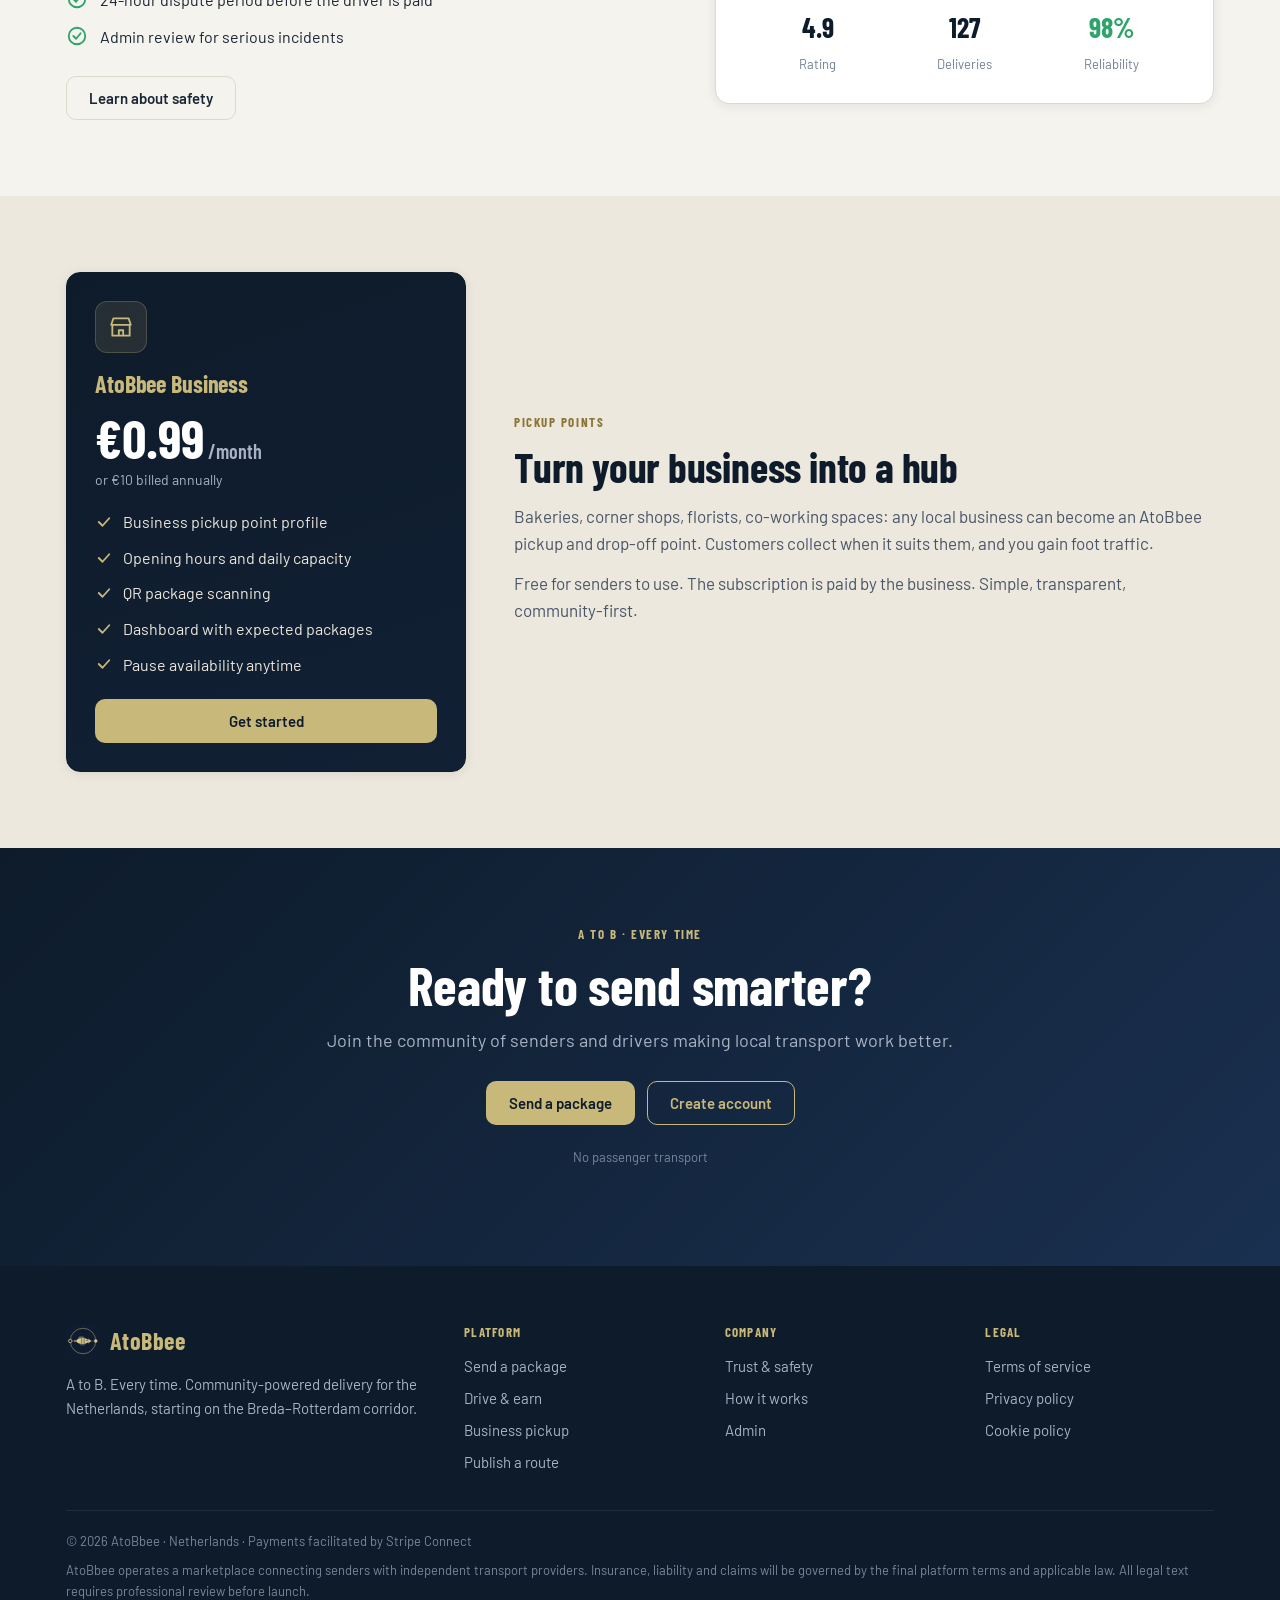
==== commit 02737195: "Partner feedback: required names, location, €10/year, route match explained Early access form: first" ====
--- a/website/index.html
+++ b/website/index.html
@@ -377,7 +377,7 @@
         </div>
         <div class="card lift">
           <div class="icon"><svg viewBox="0 0 24 24" fill="none" stroke="currentColor" stroke-width="1.7" stroke-linejoin="round"><path d="M4 10v10h16V10"/><path d="M3 10l2-6h14l2 6z"/><path d="M10 20v-5h4v5"/></svg></div>
-          <h3>Businesses</h3><p>Become an AtoBbee pickup point. Accept packages on behalf of customers for €0.99 a month.</p>
+          <h3>Businesses</h3><p>Become an AtoBbee pickup point. Accept packages on behalf of customers for €0.99 a month or €10 a year.</p>
           <p style="margin-top:18px"><a class="link" href="#pickup">Learn more <svg viewBox="0 0 24 24" fill="none" stroke="currentColor" stroke-width="2.2" stroke-linecap="round" stroke-linejoin="round"><path d="M5 12h14M13 6l6 6-6 6"/></svg></a></p>
         </div>
       </div>
@@ -387,22 +387,22 @@
   <!-- Active routes -->
   <section class="section" id="routes">
     <div class="wrap">
-      <div class="head"><span class="caps">Active routes today</span><h2>Drivers already on the road in your region</h2></div>
+      <div class="head"><span class="caps">Active routes today</span><h2>Drivers already on the road in your region</h2><p>The % is a route match: how much of your route the driver already drives, the extra driving time, vehicle space, package size and weight, pickup and delivery times, driver preferences and the handling you need.</p></div>
       <div class="grid3">
         <a class="card lift rt" href="app.html#matches" style="text-decoration:none">
           <div class="rt-head"><b>Breda → Rotterdam</b><div class="ring" style="--v:94"><b>94%</b></div></div>
           <div class="who"><svg class="pav" width="44" height="44" viewBox="0 0 44 44" aria-hidden="true"><circle cx="22" cy="22" r="21" fill="#2c4370" stroke="#d8cfae" stroke-width="2"/><circle cx="22" cy="17" r="7" fill="#d4c07f"/><path d="M9.5 37.5c1.6-7 6.5-10.5 12.5-10.5s10.9 3.5 12.5 10.5A20.8 20.8 0 0 1 22 43a20.8 20.8 0 0 1-12.5-5.5z" fill="#d4c07f"/></svg><div><b>Sophie V.</b><span>Tesla Model 3 · Today 15:00–17:00</span></div></div>
-          <div class="rt-foot"><span class="small">Route match</span><span class="p">From €20</span></div>
+          <div class="rt-foot"><span class="small">route match</span><span class="p">From €20</span></div>
         </a>
         <a class="card lift rt" href="app.html#matches" style="text-decoration:none">
           <div class="rt-head"><b>Tilburg → Antwerp</b><div class="ring" style="--v:88"><b>88%</b></div></div>
           <div class="who"><svg class="pav" width="44" height="44" viewBox="0 0 44 44" aria-hidden="true"><circle cx="22" cy="22" r="21" fill="#1d2a44" stroke="#d8cfae" stroke-width="2"/><circle cx="22" cy="17" r="7" fill="#d4c07f"/><path d="M9.5 37.5c1.6-7 6.5-10.5 12.5-10.5s10.9 3.5 12.5 10.5A20.8 20.8 0 0 1 22 43a20.8 20.8 0 0 1-12.5-5.5z" fill="#d4c07f"/></svg><div><b>Marco T.</b><span>VW Transporter · Today 16:30</span></div></div>
-          <div class="rt-foot"><span class="small">Route match</span><span class="p">From €28</span></div>
+          <div class="rt-foot"><span class="small">route match</span><span class="p">From €28</span></div>
         </a>
         <a class="card lift rt" href="app.html#matches" style="text-decoration:none">
           <div class="rt-head"><b>Eindhoven → Breda</b><div class="ring" style="--v:82"><b>82%</b></div></div>
           <div class="who"><svg class="pav" width="44" height="44" viewBox="0 0 44 44" aria-hidden="true"><circle cx="22" cy="22" r="21" fill="#2f5a48" stroke="#d8cfae" stroke-width="2"/><circle cx="22" cy="17" r="7" fill="#d4c07f"/><path d="M9.5 37.5c1.6-7 6.5-10.5 12.5-10.5s10.9 3.5 12.5 10.5A20.8 20.8 0 0 1 22 43a20.8 20.8 0 0 1-12.5-5.5z" fill="#d4c07f"/></svg><div><b>Lena K.</b><span>Cargo bike · Tomorrow 09:00</span></div></div>
-          <div class="rt-foot"><span class="small">Route match</span><span class="p">From €12</span></div>
+          <div class="rt-foot"><span class="small">route match</span><span class="p">From €12</span></div>
         </a>
       </div>
     </div>
@@ -471,7 +471,7 @@
         <div class="icon" style="background:rgba(200,184,122,.12)"><svg viewBox="0 0 24 24" fill="none" stroke="currentColor" stroke-width="1.7" stroke-linejoin="round"><path d="M4 10v10h16V10"/><path d="M3 10l2-6h14l2 6z"/><path d="M10 20v-5h4v5"/></svg></div>
         <h3>AtoBbee Business</h3>
         <div class="price">€0.99<small> /month</small></div>
-        <div class="per">or €11.88 billed annually</div>
+        <div class="per">or €10 billed annually</div>
         <ul>
           <li><svg viewBox="0 0 24 24" fill="none" stroke="currentColor" stroke-width="2.4" stroke-linecap="round" stroke-linejoin="round"><path d="m5 12 5 5 9-10"/></svg>Business pickup point profile</li>
           <li><svg viewBox="0 0 24 24" fill="none" stroke="currentColor" stroke-width="2.4" stroke-linecap="round" stroke-linejoin="round"><path d="m5 12 5 5 9-10"/></svg>Opening hours and daily capacity</li>
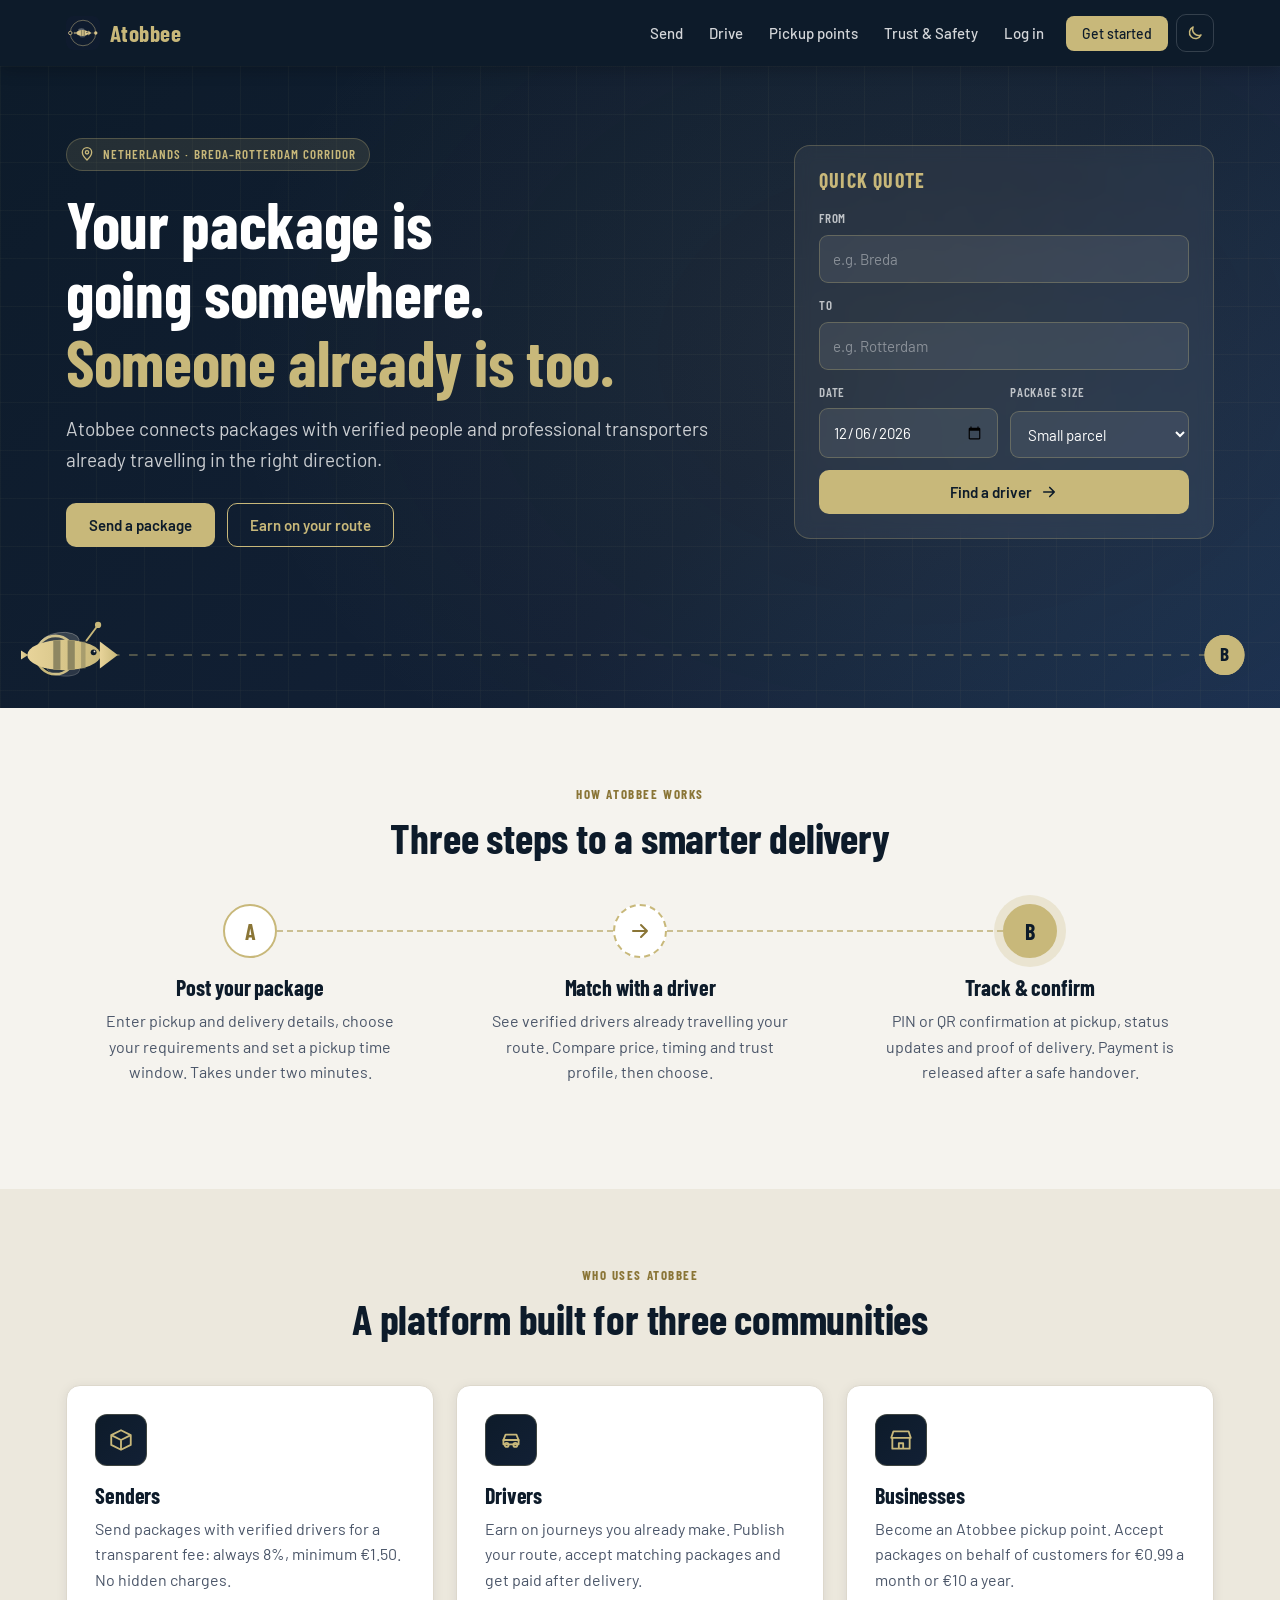
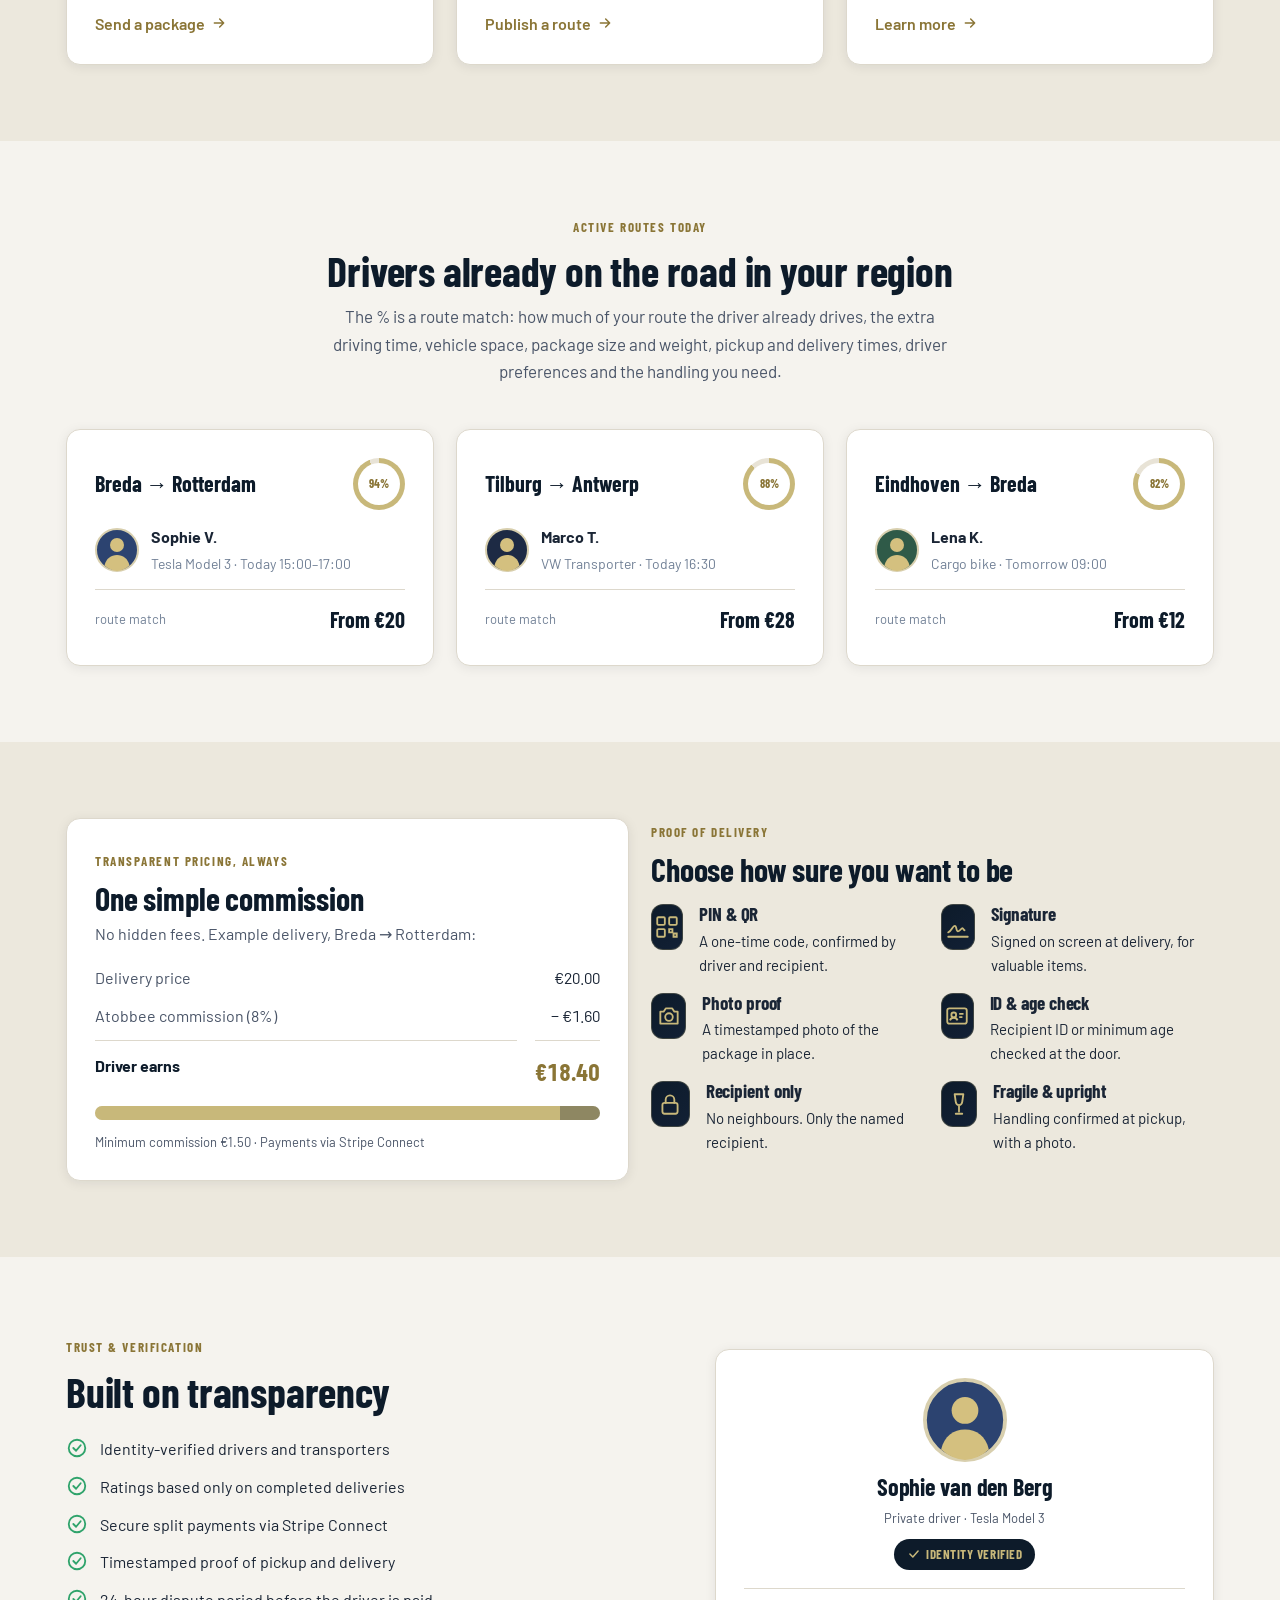
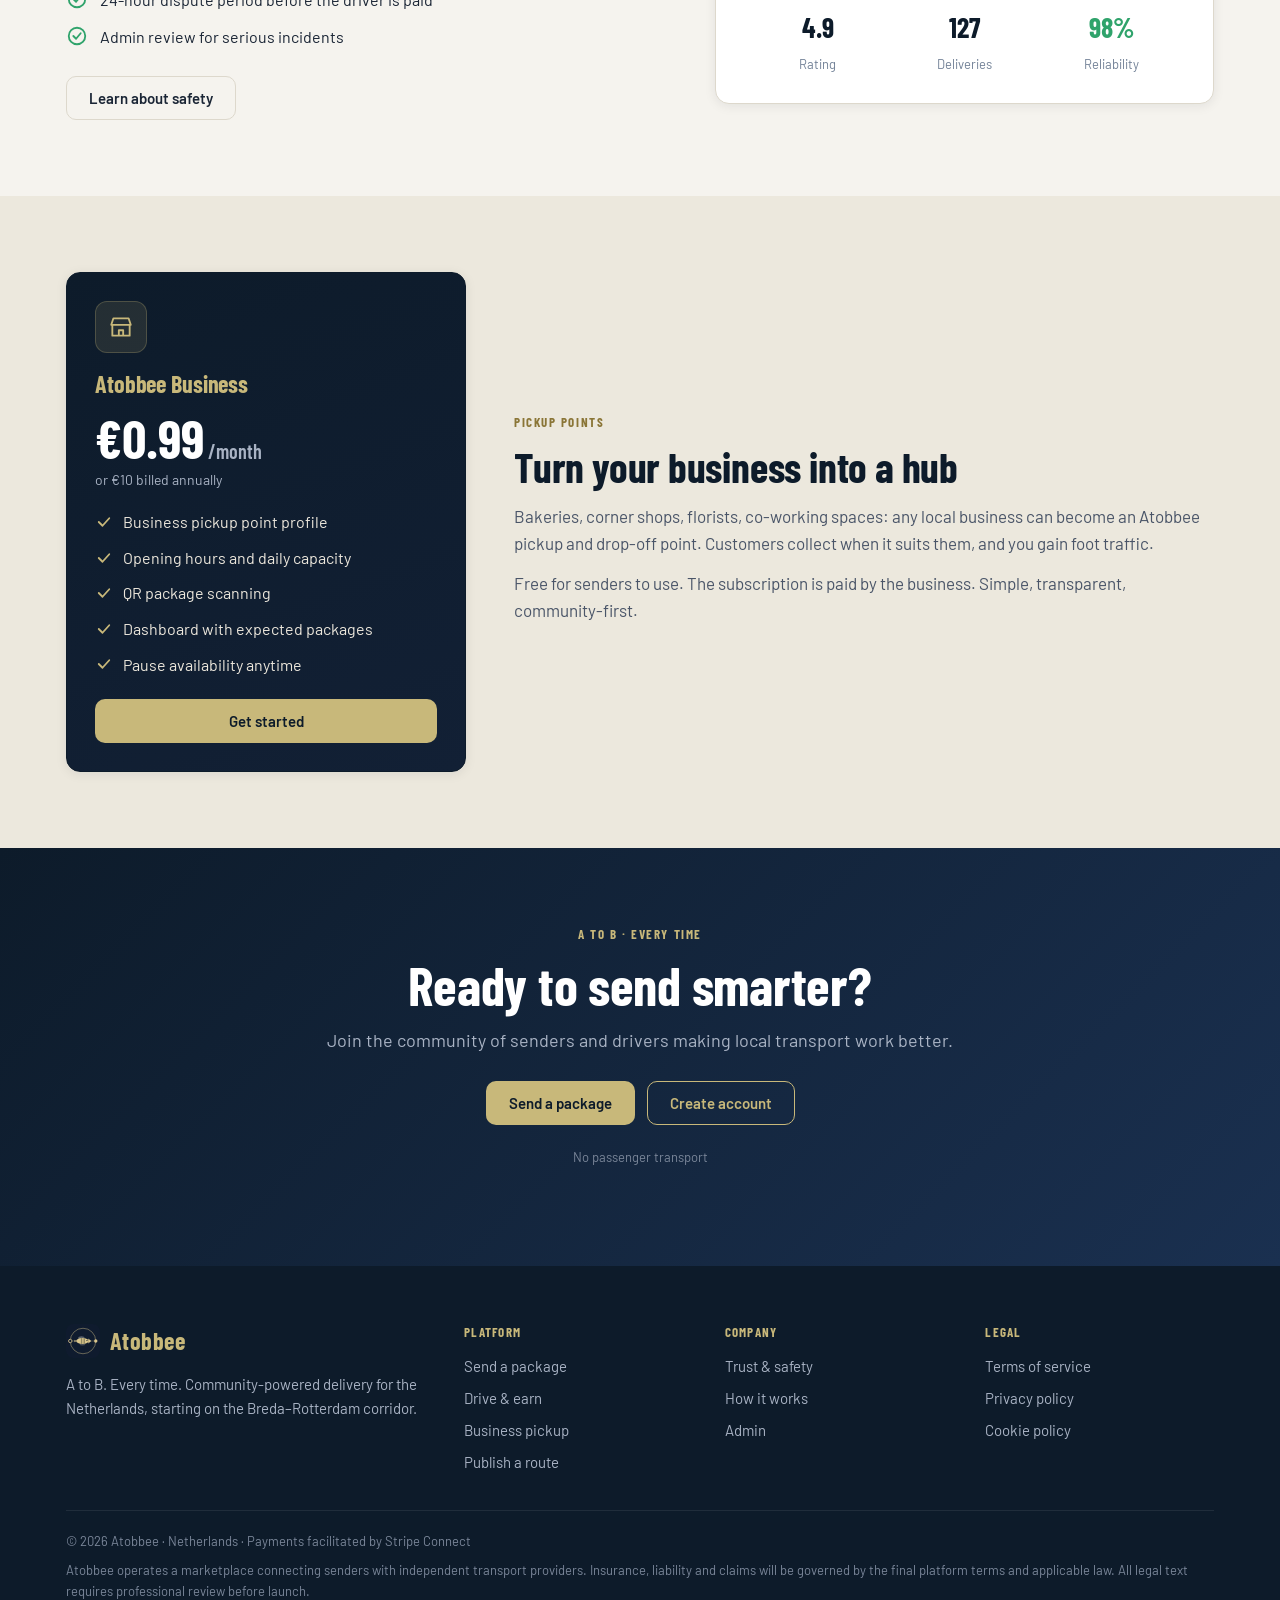
==== commit e5a83e9b: "Rename AtoBbee to Atobbee everywhere Brand name in all copy, pages, legal text, logos' labels, READM" ====
--- a/website/index.html
+++ b/website/index.html
@@ -4,14 +4,14 @@
 <meta charset="utf-8">
 <meta name="viewport" content="width=device-width, initial-scale=1, viewport-fit=cover">
 <meta name="theme-color" content="#0D1B2A">
-<title>AtoBbee · Community-powered delivery</title>
-<meta name="description" content="AtoBbee connects packages with verified people and professional transporters already travelling in the right direction. Breda–Rotterdam first.">
+<title>Atobbee · Community-powered delivery</title>
+<meta name="description" content="Atobbee connects packages with verified people and professional transporters already travelling in the right direction. Breda–Rotterdam first.">
 <link rel="icon" href="assets/logo-mark.svg" type="image/svg+xml">
 <link rel="preconnect" href="https://fonts.googleapis.com">
 <link rel="preconnect" href="https://fonts.gstatic.com" crossorigin>
 <link href="https://fonts.googleapis.com/css2?family=Barlow+Condensed:wght@500;600;700&family=Barlow:wght@400;500;600;700&display=swap" rel="stylesheet">
 <style>
-  /* AtoBbee design system: light ivory pages, navy bands, muted gold, Barlow (see brand/brand-guide.md) */
+  /* Atobbee design system: light ivory pages, navy bands, muted gold, Barlow (see brand/brand-guide.md) */
   :root{
     --navy:#0D1B2A; --navy-2:#122035; --navy-3:#1a3050; --navy-4:#24395a;
     --ivory:#f5f3ee; --ivory-2:#ece8dd; --white:#ffffff;
@@ -271,7 +271,7 @@
 
 <header class="nav">
   <div class="wrap">
-    <a class="brand" href="index.html"><img src="assets/logo-mark.svg" alt=""><span>AtoBbee</span></a>
+    <a class="brand" href="index.html"><img src="assets/logo-mark.svg" alt=""><span>Atobbee</span></a>
     <nav class="nav-links" aria-label="Main">
       <a href="app.html#send">Send</a>
       <a href="app.html#route">Drive</a>
@@ -305,7 +305,7 @@
       <div>
         <span class="tag"><svg viewBox="0 0 24 24" fill="none" stroke="currentColor" stroke-width="2" stroke-linecap="round" stroke-linejoin="round"><path d="M12 21s-7-6.2-7-11.5A7 7 0 0 1 19 9.5C19 14.8 12 21 12 21z"/><circle cx="12" cy="9.5" r="2.5"/></svg>Netherlands · Breda–Rotterdam corridor</span>
         <h1>Your package is going somewhere. <em>Someone already is too.</em></h1>
-        <p class="lead">AtoBbee connects packages with verified people and professional transporters already travelling in the right direction.</p>
+        <p class="lead">Atobbee connects packages with verified people and professional transporters already travelling in the right direction.</p>
         <div class="row">
           <a class="btn" href="app.html#send">Send a package</a>
           <a class="btn outline" href="app.html#route">Earn on your route</a>
@@ -351,7 +351,7 @@
   <!-- How it works -->
   <section class="section" id="how">
     <div class="wrap">
-      <div class="head"><span class="caps">How AtoBbee works</span><h2>Three steps to a smarter delivery</h2></div>
+      <div class="head"><span class="caps">How Atobbee works</span><h2>Three steps to a smarter delivery</h2></div>
       <div class="grid3 route">
         <div class="card"><div class="node">A</div><h3>Post your package</h3><p>Enter pickup and delivery details, choose your requirements and set a pickup time window. Takes under two minutes.</p></div>
         <div class="card"><div class="node mid"><svg viewBox="0 0 24 24" fill="none" stroke="currentColor" stroke-width="2" stroke-linecap="round" stroke-linejoin="round"><path d="M5 12h14M13 6l6 6-6 6"/></svg></div><h3>Match with a driver</h3><p>See verified drivers already travelling your route. Compare price, timing and trust profile, then choose.</p></div>
@@ -363,7 +363,7 @@
   <!-- Communities -->
   <section class="section alt" id="communities">
     <div class="wrap">
-      <div class="head"><span class="caps">Who uses AtoBbee</span><h2>A platform built for three communities</h2></div>
+      <div class="head"><span class="caps">Who uses Atobbee</span><h2>A platform built for three communities</h2></div>
       <div class="grid3">
         <div class="card lift">
           <div class="icon"><svg viewBox="0 0 24 24" fill="none" stroke="currentColor" stroke-width="1.7" stroke-linejoin="round"><path d="M3 7.5 12 3l9 4.5v9L12 21l-9-4.5z"/><path d="M3 7.5 12 12l9-4.5M12 12v9"/></svg></div>
@@ -377,7 +377,7 @@
         </div>
         <div class="card lift">
           <div class="icon"><svg viewBox="0 0 24 24" fill="none" stroke="currentColor" stroke-width="1.7" stroke-linejoin="round"><path d="M4 10v10h16V10"/><path d="M3 10l2-6h14l2 6z"/><path d="M10 20v-5h4v5"/></svg></div>
-          <h3>Businesses</h3><p>Become an AtoBbee pickup point. Accept packages on behalf of customers for €0.99 a month or €10 a year.</p>
+          <h3>Businesses</h3><p>Become an Atobbee pickup point. Accept packages on behalf of customers for €0.99 a month or €10 a year.</p>
           <p style="margin-top:18px"><a class="link" href="#pickup">Learn more <svg viewBox="0 0 24 24" fill="none" stroke="currentColor" stroke-width="2.2" stroke-linecap="round" stroke-linejoin="round"><path d="M5 12h14M13 6l6 6-6 6"/></svg></a></p>
         </div>
       </div>
@@ -417,7 +417,7 @@
         <p style="color:var(--text-mid);margin-top:6px">No hidden fees. Example delivery, Breda → Rotterdam:</p>
         <dl class="kv">
           <dt>Delivery price</dt><dd>€20.00</dd>
-          <dt>AtoBbee commission (8%)</dt><dd>− €1.60</dd>
+          <dt>Atobbee commission (8%)</dt><dd>− €1.60</dd>
           <dt class="t">Driver earns</dt><dd class="t">€18.40</dd>
         </dl>
         <div class="split" aria-hidden="true"><b></b><s></s></div>
@@ -469,7 +469,7 @@
     <div class="wrap biz">
       <div class="card plan">
         <div class="icon" style="background:rgba(200,184,122,.12)"><svg viewBox="0 0 24 24" fill="none" stroke="currentColor" stroke-width="1.7" stroke-linejoin="round"><path d="M4 10v10h16V10"/><path d="M3 10l2-6h14l2 6z"/><path d="M10 20v-5h4v5"/></svg></div>
-        <h3>AtoBbee Business</h3>
+        <h3>Atobbee Business</h3>
         <div class="price">€0.99<small> /month</small></div>
         <div class="per">or €10 billed annually</div>
         <ul>
@@ -484,7 +484,7 @@
       <div class="biz-copy">
         <span class="caps">Pickup points</span>
         <h2>Turn your business into a hub</h2>
-        <p>Bakeries, corner shops, florists, co-working spaces: any local business can become an AtoBbee pickup and drop-off point. Customers collect when it suits them, and you gain foot traffic.</p>
+        <p>Bakeries, corner shops, florists, co-working spaces: any local business can become an Atobbee pickup and drop-off point. Customers collect when it suits them, and you gain foot traffic.</p>
         <p>Free for senders to use. The subscription is paid by the business. Simple, transparent, community-first.</p>
       </div>
     </div>
@@ -506,7 +506,7 @@
   <div class="wrap">
     <div class="foot">
       <div>
-        <a class="brand" href="index.html"><img src="assets/logo-mark.svg" alt=""><span>AtoBbee</span></a>
+        <a class="brand" href="index.html"><img src="assets/logo-mark.svg" alt=""><span>Atobbee</span></a>
         <p>A to B. Every time. Community-powered delivery for the Netherlands, starting on the Breda–Rotterdam corridor.</p>
       </div>
       <div><h4>Platform</h4><ul><li><a href="app.html#send">Send a package</a></li><li><a href="app.html#route">Drive &amp; earn</a></li><li><a href="#pickup">Business pickup</a></li><li><a href="app.html#route">Publish a route</a></li></ul></div>
@@ -514,8 +514,8 @@
       <div><h4>Legal</h4><ul><li><a href="#">Terms of service</a></li><li><a href="privacy-policy.html">Privacy policy</a></li><li><a href="cookies.html">Cookie policy</a></li></ul></div>
     </div>
     <div class="fine">
-      <span>© 2026 AtoBbee · Netherlands · Payments facilitated by Stripe Connect</span>
-      <span>AtoBbee operates a marketplace connecting senders with independent transport providers. Insurance, liability and claims will be governed by the final platform terms and applicable law. All legal text requires professional review before launch.</span>
+      <span>© 2026 Atobbee · Netherlands · Payments facilitated by Stripe Connect</span>
+      <span>Atobbee operates a marketplace connecting senders with independent transport providers. Insurance, liability and claims will be governed by the final platform terms and applicable law. All legal text requires professional review before launch.</span>
     </div>
   </div>
 </footer>
